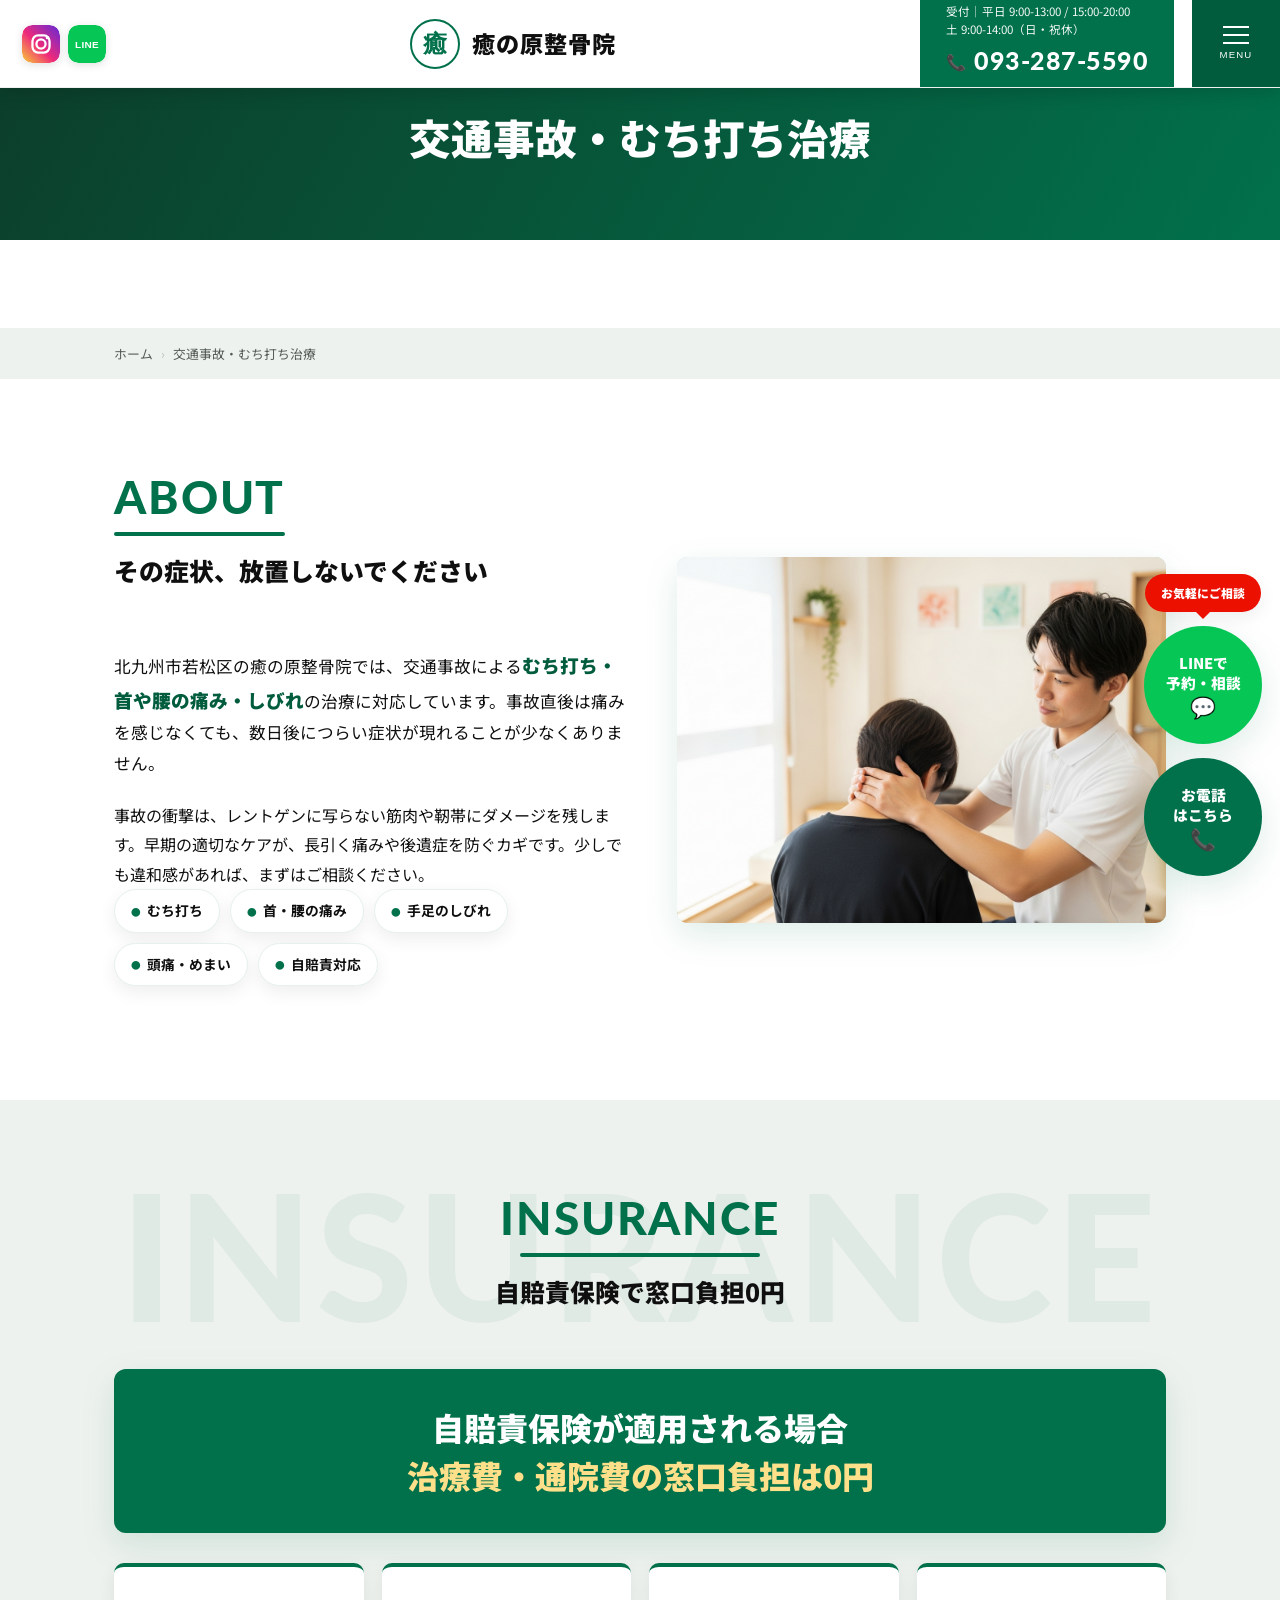
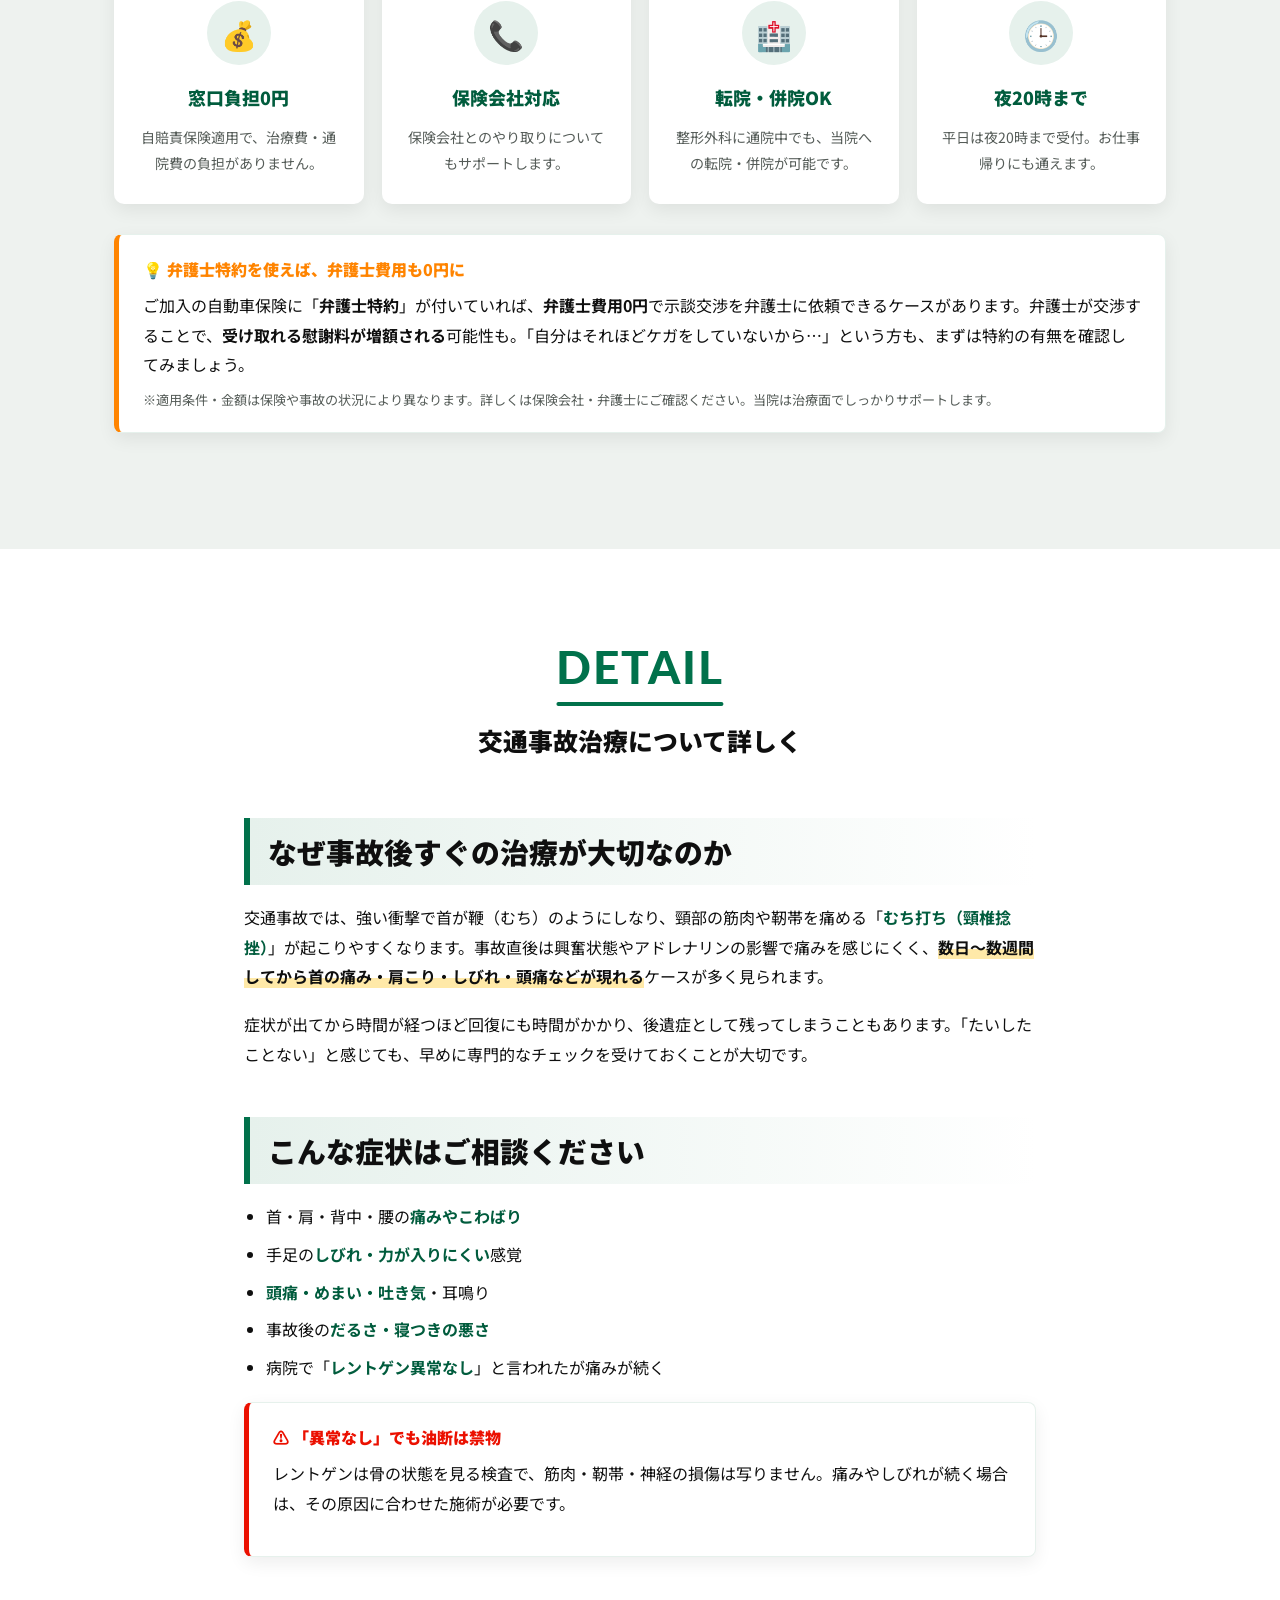
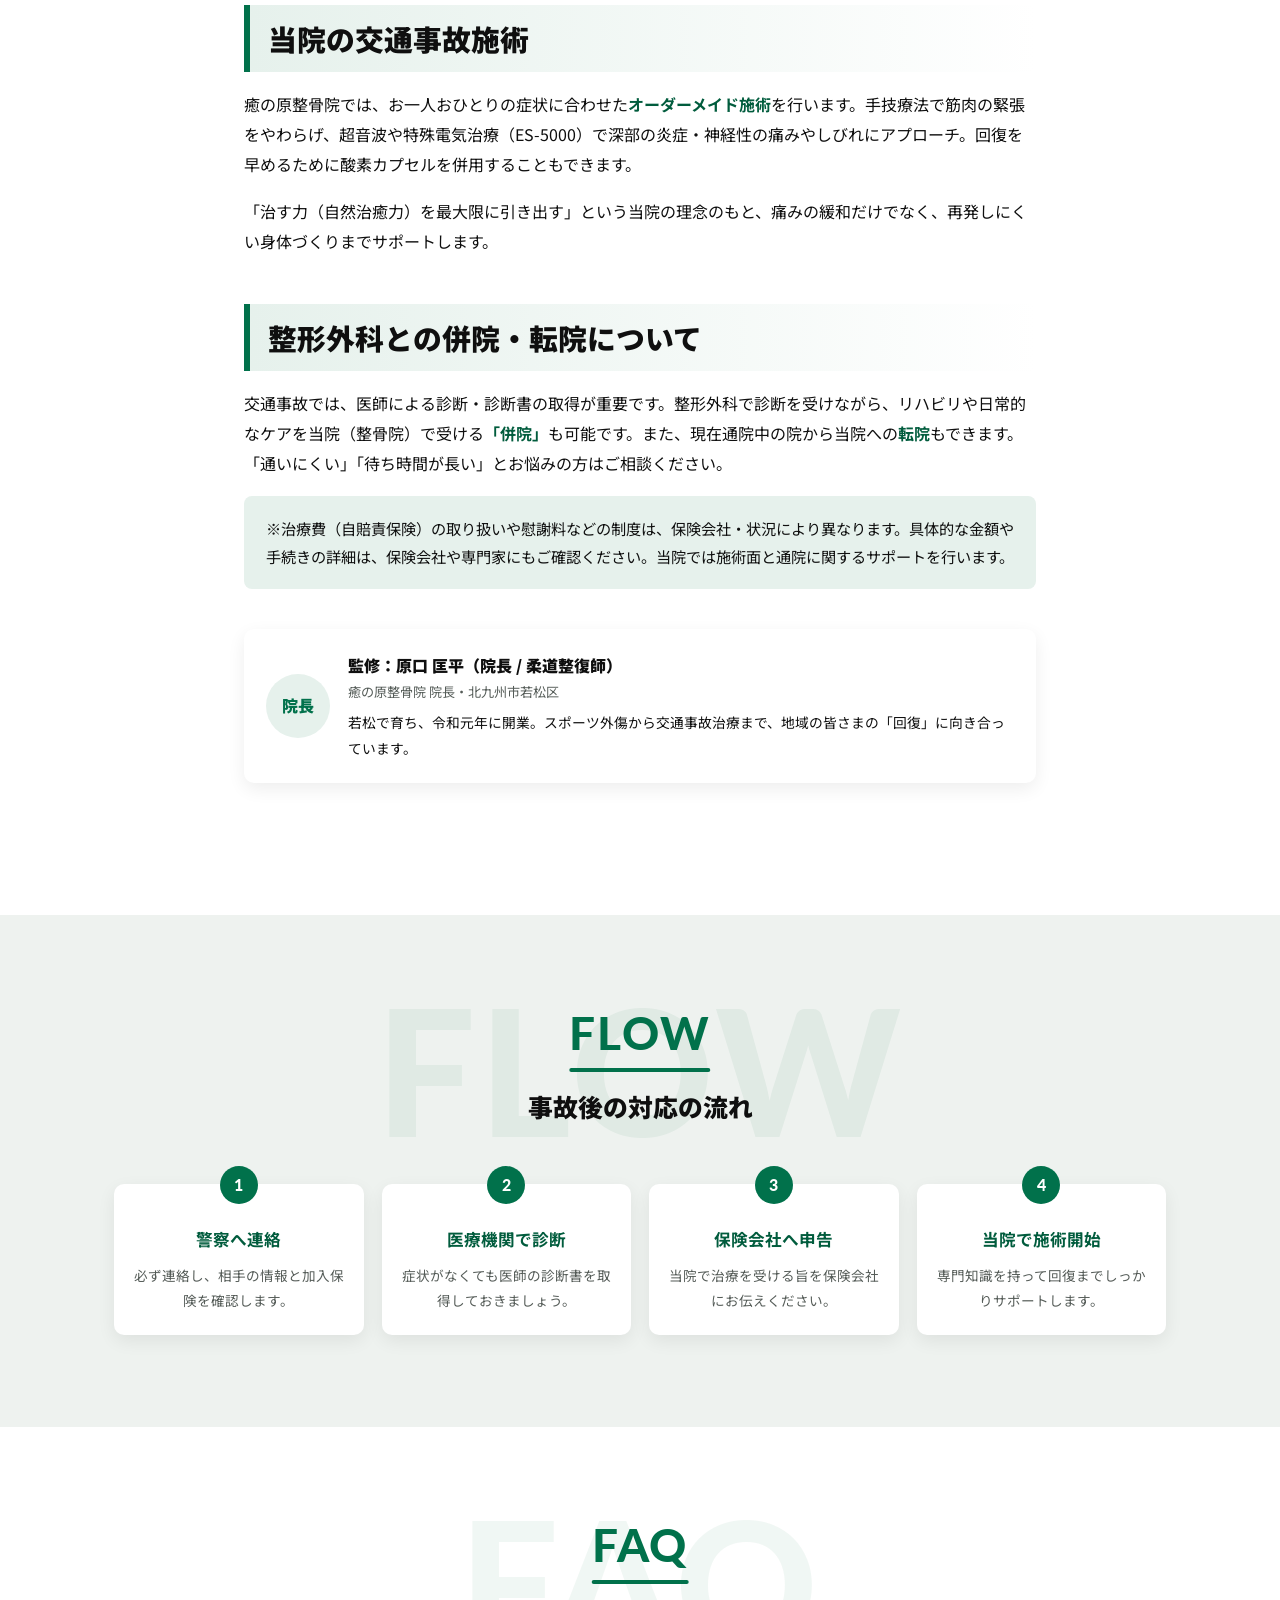
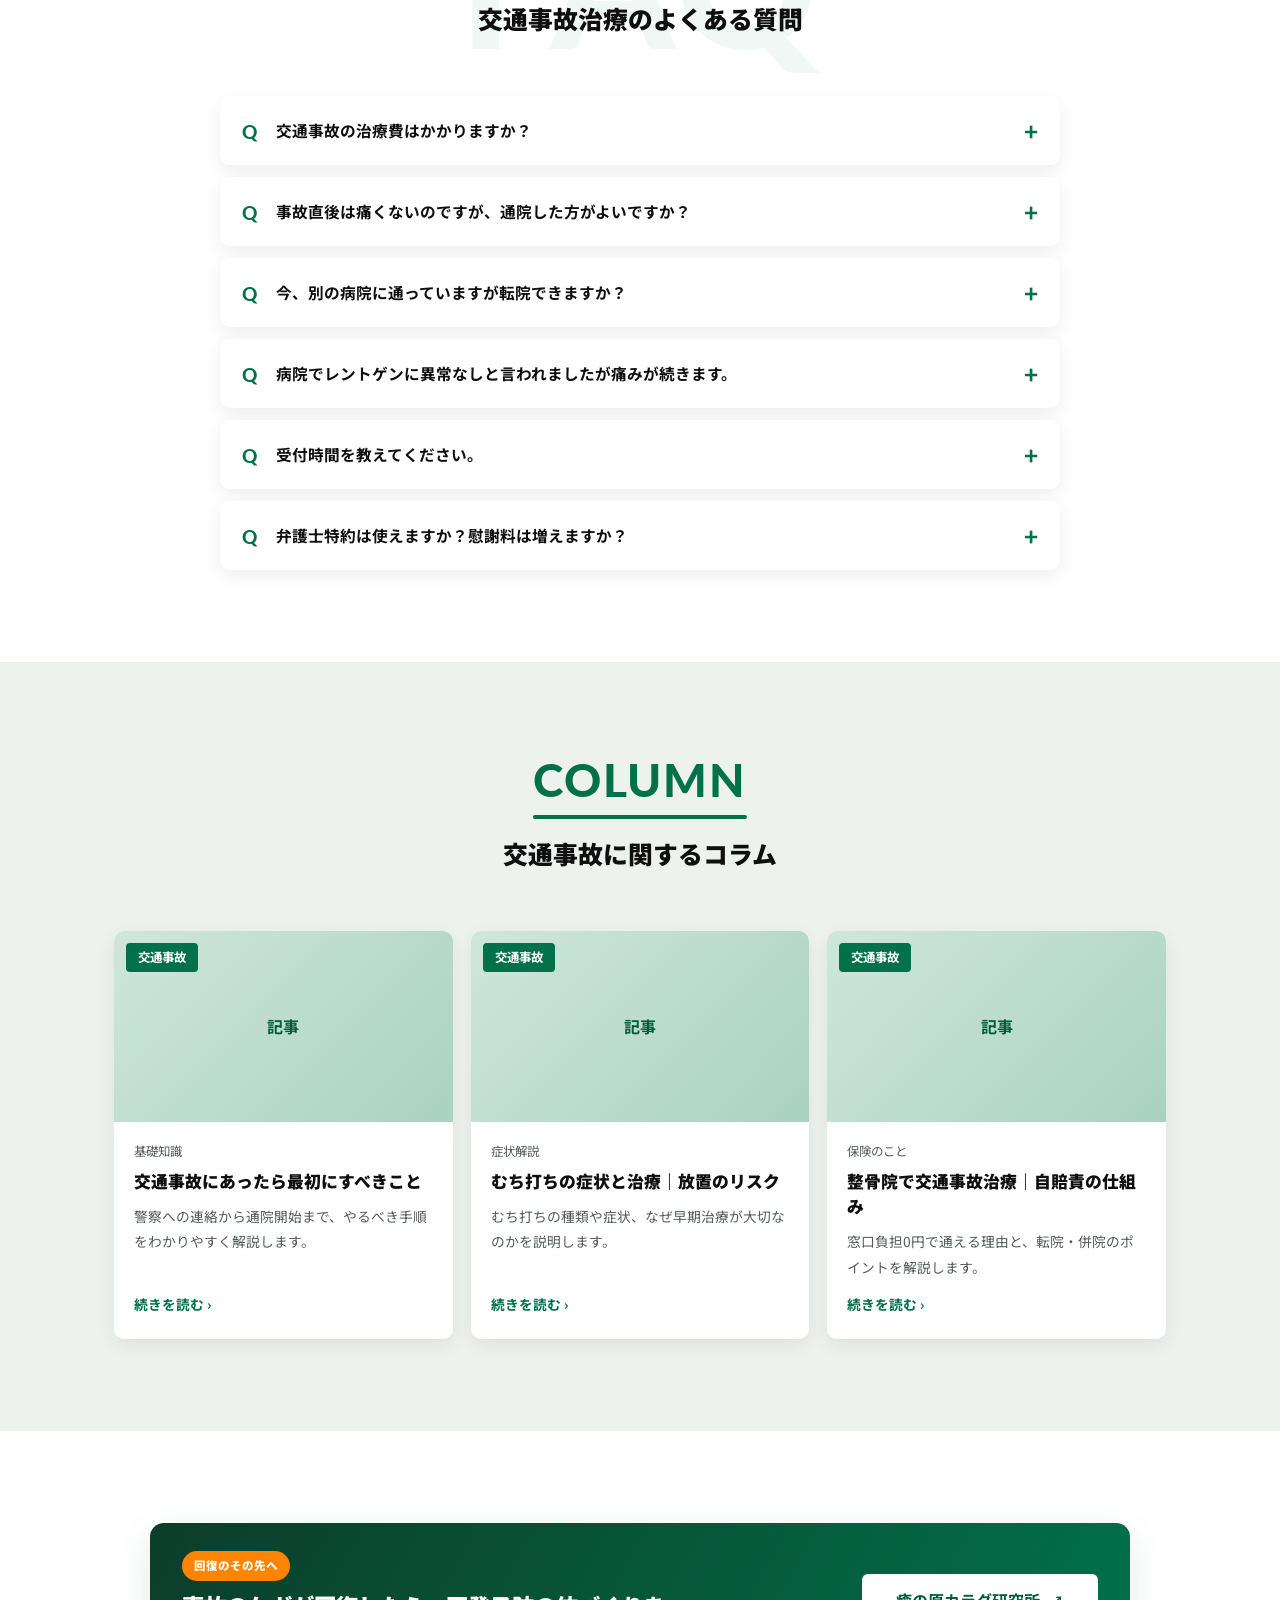
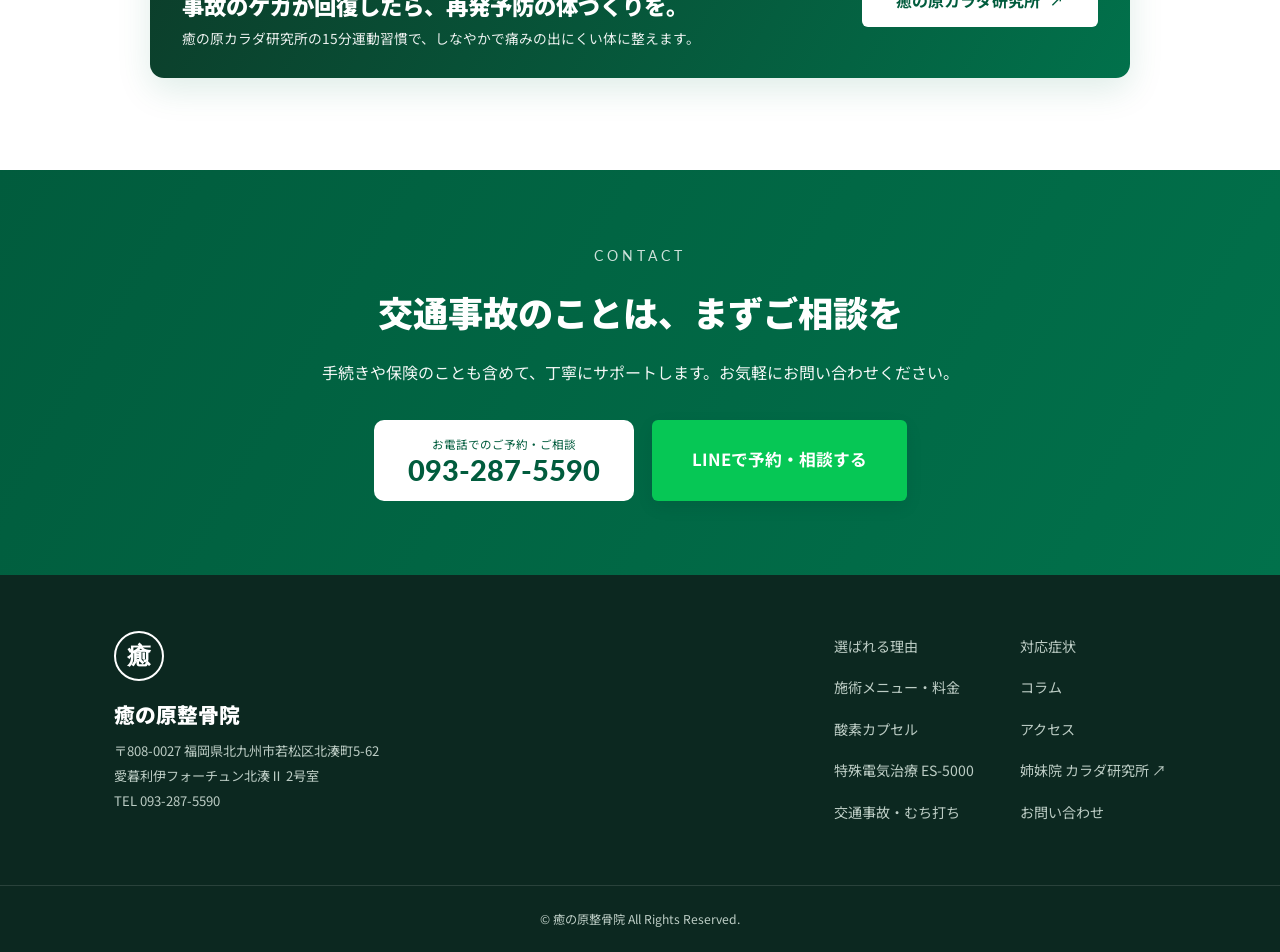
==== accident.html @ 22b60b27 "癒の原整骨院リニューアルサイト 初回コミット Co-Authored-By: Claude Opus 4.8 <noreply@anthropic.com>" ====
<!DOCTYPE html>
<html lang="ja">
<head>
<meta charset="UTF-8">
<meta name="viewport" content="width=device-width, initial-scale=1.0">
<title>交通事故・むち打ち治療｜癒の原整骨院｜北九州市若松区【自賠責0円】</title>
<meta name="description" content="北九州市若松区で交通事故治療なら癒の原整骨院。むち打ち・首の痛み・しびれに対応し、自賠責保険適用で窓口負担0円。保険会社対応・他院からの転院もサポート。若松駅から車で5分、夜20時まで受付。">
<meta name="keywords" content="交通事故治療 若松,交通事故 北九州,むち打ち 整骨院,自賠責 整骨院 北九州,交通事故 転院,癒の原整骨院">
<link rel="canonical" href="https://yunohara-seikotsuin.com/accident.html">
<meta property="og:type" content="article">
<meta property="og:title" content="交通事故・むち打ち治療｜癒の原整骨院（北九州市若松区）">
<meta property="og:description" content="自賠責保険適用なら窓口負担0円。むち打ち・しびれの後遺症を防ぐ専門ケア。保険会社対応もサポート。">
<meta property="og:url" content="https://yunohara-seikotsuin.com/accident.html">
<link rel="preconnect" href="https://fonts.googleapis.com">
<link rel="preconnect" href="https://fonts.gstatic.com" crossorigin>
<link href="https://fonts.googleapis.com/css2?family=Lato:wght@700;900&family=Noto+Sans+JP:wght@400;500;700;900&display=swap" rel="stylesheet">
<link rel="stylesheet" href="assets/css/style.css">

<!-- 構造化データ: パンくず -->
<script type="application/ld+json">
{"@context":"https://schema.org","@type":"BreadcrumbList","itemListElement":[
{"@type":"ListItem","position":1,"name":"ホーム","item":"https://yunohara-seikotsuin.com/"},
{"@type":"ListItem","position":2,"name":"交通事故・むち打ち治療","item":"https://yunohara-seikotsuin.com/accident.html"}]}
</script>
<!-- 構造化データ: FAQ -->
<script type="application/ld+json">
{"@context":"https://schema.org","@type":"FAQPage","mainEntity":[
{"@type":"Question","name":"交通事故の治療費はかかりますか？","acceptedAnswer":{"@type":"Answer","text":"自賠責保険が適用される場合、治療費・通院費の窓口負担は0円です。保険会社とのやり取りについても当院がサポートします。"}},
{"@type":"Question","name":"事故直後は痛くないのですが、通院した方がよいですか？","acceptedAnswer":{"@type":"Answer","text":"はい。むち打ちは事故から数日後に首の痛み・しびれ・頭痛などが現れることが多くあります。後遺症を防ぐため、早めの受診をおすすめします。"}},
{"@type":"Question","name":"今、別の病院に通っていますが転院できますか？","acceptedAnswer":{"@type":"Answer","text":"可能です。整形外科と併院しながら当院に通うこともできます。転院の手続きについてもご案内します。"}},
{"@type":"Question","name":"病院でレントゲンに異常なしと言われましたが痛みが続きます。","acceptedAnswer":{"@type":"Answer","text":"レントゲンに写らない筋肉や靭帯の損傷が痛みの原因になることがあります。当院では手技や物理療法でこうした症状にアプローチします。"}},
{"@type":"Question","name":"受付時間を教えてください。","acceptedAnswer":{"@type":"Answer","text":"平日9:00-13:00／15:00-20:00、土曜9:00-14:00です。日曜・祝日は休診。平日は夜20時まで受付なのでお仕事帰りにも通えます。"}},
{"@type":"Question","name":"弁護士特約は使えますか？慰謝料は増えますか？","acceptedAnswer":{"@type":"Answer","text":"ご加入の自動車保険に弁護士特約が付いていれば、弁護士費用0円で示談交渉を依頼できるケースがあります。弁護士の交渉により受け取れる慰謝料が増額される可能性もあります。適用や金額は状況により異なるため、保険会社や弁護士にご確認ください。当院は治療面でサポートします。"}}]}
</script>
</head>
<body>

<header class="site-header">
  <div class="header-inner">
    <div class="header-sns"><a href="#" aria-label="Instagram公式"><svg viewBox="0 0 40 40" width="38" height="38" aria-hidden="true"><defs><linearGradient id="igg" x1="0" y1="40" x2="40" y2="0" gradientUnits="userSpaceOnUse"><stop offset="0" stop-color="#f9ce34"/><stop offset=".45" stop-color="#ee2a7b"/><stop offset="1" stop-color="#6228d7"/></linearGradient></defs><rect width="40" height="40" rx="11" fill="url(#igg)"/><rect x="11" y="11" width="18" height="18" rx="6" fill="none" stroke="#fff" stroke-width="2.4"/><circle cx="20" cy="20" r="4.8" fill="none" stroke="#fff" stroke-width="2.4"/><circle cx="26.6" cy="13.4" r="1.7" fill="#fff"/></svg></a><a href="#" aria-label="LINE公式アカウント"><svg viewBox="0 0 40 40" width="38" height="38" aria-hidden="true"><rect width="40" height="40" rx="11" fill="#06c755"/><text x="20" y="21" text-anchor="middle" dominant-baseline="central" fill="#fff" font-family="Arial,Helvetica,sans-serif" font-weight="800" font-size="10.5" letter-spacing=".3">LINE</text></svg></a></div>
    <a href="index.html" class="logo"><span class="logo-mark">癒</span><span class="logo-text"><strong>癒の原整骨院</strong></span></a>
    <div class="header-info"><span class="recept">受付｜平日 9:00-13:00 / 15:00-20:00<br>土 9:00-14:00（日・祝休）</span><a href="tel:0932875590" class="tel">093-287-5590</a></div>
    <button class="hamburger" id="hamburger" aria-label="メニュー"><span class="bars"><span></span><span></span><span></span></span><small>MENU</small></button>
  </div>
</header>
<div class="drawer" id="drawer"><nav>
  <a href="index.html">ホーム<span class="en">HOME</span></a>
  <a href="index.html#reason">選ばれる理由<span class="en">REASON</span></a>
  <a href="menu.html">施術メニュー・料金<span class="en">MENU</span></a>
  <a href="oxygen.html">酸素カプセル<span class="en">OXYGEN CAPSULE</span></a>
  <a href="es5000.html">特殊電気治療 ES-5000<span class="en">ES-5000</span></a>
  <a href="accident.html">交通事故・むち打ち<span class="en">ACCIDENT</span></a>
  <a href="symptoms.html">対応症状<span class="en">SYMPTOMS</span></a>
  <a href="blog.html">コラム<span class="en">COLUMN</span></a>
  <a href="index.html#access">アクセス<span class="en">ACCESS</span></a>
  <a href="https://yunohara-karada-labo.com/" target="_blank" rel="noopener">姉妹院 カラダ研究所<span class="en">GROUP ↗</span></a>
  <a href="index.html#contact">予約・お問い合わせ<span class="en">CONTACT</span></a>
</nav></div>

<section class="page-hero has-bread" style="margin-top:0">
  <span class="en">TRAFFIC ACCIDENT</span>
  <h1>交通事故・むち打ち治療</h1>
</section>
<div class="breadcrumb"><div class="container"><a href="index.html">ホーム</a><span>›</span>交通事故・むち打ち治療</div></div>

<!-- 導入 -->
<section class="section">
  <div class="container split rev">
    <div class="split-media"><img src="assets/img/accident.jpg" alt="交通事故・むち打ち治療の様子"></div>
    <div>
      <div class="sec-head left"><span class="en">ABOUT</span><span class="ja">その症状、放置しないでください</span></div>
      <p class="lead">北九州市若松区の癒の原整骨院では、交通事故による<span class="hl">むち打ち・首や腰の痛み・しびれ</span>の治療に対応しています。事故直後は痛みを感じなくても、数日後につらい症状が現れることが少なくありません。</p>
      <p>事故の衝撃は、レントゲンに写らない筋肉や靭帯にダメージを残します。早期の適切なケアが、長引く痛みや後遺症を防ぐカギです。少しでも違和感があれば、まずはご相談ください。</p>
      <ul class="chip-list"><li>むち打ち</li><li>首・腰の痛み</li><li>手足のしびれ</li><li>頭痛・めまい</li><li>自賠責対応</li></ul>
    </div>
  </div>
</section>

<!-- 自賠責 強調 -->
<section class="section section-soft">
  <div class="container">
    <div class="sec-head"><span class="sec-wm">INSURANCE</span><span class="en">INSURANCE</span><span class="ja">自賠責保険で窓口負担0円</span></div>
    <div style="background:var(--green);color:#fff;border-radius:12px;padding:34px;text-align:center;box-shadow:var(--shadow);margin-bottom:30px">
      <p style="font-size:clamp(1.3rem,4vw,2rem);font-weight:900;line-height:1.5">自賠責保険が適用される場合<br><span style="color:#ffe08a">治療費・通院費の窓口負担は0円</span></p>
    </div>
    <div class="feature-grid">
      <article class="feature"><div class="ico">💰</div><h3>窓口負担0円</h3><p>自賠責保険適用で、治療費・通院費の負担がありません。</p></article>
      <article class="feature"><div class="ico">📞</div><h3>保険会社対応</h3><p>保険会社とのやり取りについてもサポートします。</p></article>
      <article class="feature"><div class="ico">🏥</div><h3>転院・併院OK</h3><p>整形外科に通院中でも、当院への転院・併院が可能です。</p></article>
      <article class="feature"><div class="ico">🕒</div><h3>夜20時まで</h3><p>平日は夜20時まで受付。お仕事帰りにも通えます。</p></article>
    </div>
    <div class="callout" style="border-left-color:var(--orange);margin-top:30px">
      <p class="ttl" style="color:var(--orange)">💡 弁護士特約を使えば、弁護士費用も0円に</p>
      <p>ご加入の自動車保険に「<strong>弁護士特約</strong>」が付いていれば、<strong>弁護士費用0円</strong>で示談交渉を弁護士に依頼できるケースがあります。弁護士が交渉することで、<strong>受け取れる慰謝料が増額される</strong>可能性も。「自分はそれほどケガをしていないから…」という方も、まずは特約の有無を確認してみましょう。</p>
      <p class="note" style="margin-top:8px">※適用条件・金額は保険や事故の状況により異なります。詳しくは保険会社・弁護士にご確認ください。当院は治療面でしっかりサポートします。</p>
    </div>
  </div>
</section>

<!-- 詳しい解説（SEO本文） -->
<section class="section">
  <div class="container rich">
    <div class="sec-head"><span class="en">DETAIL</span><span class="ja">交通事故治療について詳しく</span></div>

    <h2>なぜ事故後すぐの治療が大切なのか</h2>
    <p>交通事故では、強い衝撃で首が鞭（むち）のようにしなり、頸部の筋肉や靭帯を痛める「<strong>むち打ち（頸椎捻挫）</strong>」が起こりやすくなります。事故直後は興奮状態やアドレナリンの影響で痛みを感じにくく、<span class="marker">数日〜数週間してから首の痛み・肩こり・しびれ・頭痛などが現れる</span>ケースが多く見られます。</p>
    <p>症状が出てから時間が経つほど回復にも時間がかかり、後遺症として残ってしまうこともあります。「たいしたことない」と感じても、早めに専門的なチェックを受けておくことが大切です。</p>

    <h2>こんな症状はご相談ください</h2>
    <ul>
      <li>首・肩・背中・腰の<strong>痛みやこわばり</strong></li>
      <li>手足の<strong>しびれ・力が入りにくい</strong>感覚</li>
      <li><strong>頭痛・めまい・吐き気</strong>・耳鳴り</li>
      <li>事故後の<strong>だるさ・寝つきの悪さ</strong></li>
      <li>病院で「<strong>レントゲン異常なし</strong>」と言われたが痛みが続く</li>
    </ul>
    <div class="callout warn">
      <p class="ttl">⚠ 「異常なし」でも油断は禁物</p>
      <p>レントゲンは骨の状態を見る検査で、筋肉・靭帯・神経の損傷は写りません。痛みやしびれが続く場合は、その原因に合わせた施術が必要です。</p>
    </div>

    <h2>当院の交通事故施術</h2>
    <p>癒の原整骨院では、お一人おひとりの症状に合わせた<strong>オーダーメイド施術</strong>を行います。手技療法で筋肉の緊張をやわらげ、超音波や特殊電気治療（ES-5000）で深部の炎症・神経性の痛みやしびれにアプローチ。回復を早めるために<a href="oxygen.html">酸素カプセル</a>を併用することもできます。</p>
    <p>「治す力（自然治癒力）を最大限に引き出す」という当院の理念のもと、痛みの緩和だけでなく、再発しにくい身体づくりまでサポートします。</p>

    <h2>整形外科との併院・転院について</h2>
    <p>交通事故では、医師による診断・診断書の取得が重要です。整形外科で診断を受けながら、リハビリや日常的なケアを当院（整骨院）で受ける<strong>「併院」</strong>も可能です。また、現在通院中の院から当院への<strong>転院</strong>もできます。「通いにくい」「待ち時間が長い」とお悩みの方はご相談ください。</p>
    <blockquote>※治療費（自賠責保険）の取り扱いや慰謝料などの制度は、保険会社・状況により異なります。具体的な金額や手続きの詳細は、保険会社や専門家にもご確認ください。当院では施術面と通院に関するサポートを行います。</blockquote>

    <!-- 監修者（E-E-A-T） -->
    <div class="author">
      <div class="av">院長</div>
      <div>
        <div class="name">監修：原口 匡平（院長 / 柔道整復師）</div>
        <div class="role">癒の原整骨院 院長・北九州市若松区</div>
        <p>若松で育ち、令和元年に開業。スポーツ外傷から交通事故治療まで、地域の皆さまの「回復」に向き合っています。</p>
      </div>
    </div>
  </div>
</section>

<!-- 流れ -->
<section class="section section-soft">
  <div class="container">
    <div class="sec-head"><span class="sec-wm">FLOW</span><span class="en">FLOW</span><span class="ja">事故後の対応の流れ</span></div>
    <div class="flow">
      <div class="flow-step"><span class="num">1</span><h4>警察へ連絡</h4><p>必ず連絡し、相手の情報と加入保険を確認します。</p></div>
      <div class="flow-step"><span class="num">2</span><h4>医療機関で診断</h4><p>症状がなくても医師の診断書を取得しておきましょう。</p></div>
      <div class="flow-step"><span class="num">3</span><h4>保険会社へ申告</h4><p>当院で治療を受ける旨を保険会社にお伝えください。</p></div>
      <div class="flow-step"><span class="num">4</span><h4>当院で施術開始</h4><p>専門知識を持って回復までしっかりサポートします。</p></div>
    </div>
  </div>
</section>

<!-- FAQ -->
<section class="section">
  <div class="container">
    <div class="sec-head"><span class="sec-wm">FAQ</span><span class="en">FAQ</span><span class="ja">交通事故治療のよくある質問</span></div>
    <div class="faq-list">
      <details><summary>交通事故の治療費はかかりますか？</summary><p>自賠責保険が適用される場合、治療費・通院費の窓口負担は0円です。保険会社とのやり取りについても当院がサポートします。</p></details>
      <details><summary>事故直後は痛くないのですが、通院した方がよいですか？</summary><p>はい。むち打ちは事故から数日後に首の痛み・しびれ・頭痛などが現れることが多くあります。後遺症を防ぐため、早めの受診をおすすめします。</p></details>
      <details><summary>今、別の病院に通っていますが転院できますか？</summary><p>可能です。整形外科と併院しながら当院に通うこともできます。転院の手続きについてもご案内します。</p></details>
      <details><summary>病院でレントゲンに異常なしと言われましたが痛みが続きます。</summary><p>レントゲンに写らない筋肉や靭帯の損傷が痛みの原因になることがあります。当院では手技や物理療法でこうした症状にアプローチします。</p></details>
      <details><summary>受付時間を教えてください。</summary><p>平日9:00-13:00／15:00-20:00、土曜9:00-14:00です。日曜・祝日は休診。平日は夜20時まで受付なのでお仕事帰りにも通えます。</p></details>
      <details><summary>弁護士特約は使えますか？慰謝料は増えますか？</summary><p>ご加入の自動車保険に弁護士特約が付いていれば、弁護士費用0円で示談交渉を依頼できるケースがあります。弁護士の交渉により受け取れる慰謝料が増額される可能性もあります。適用や金額は状況により異なるため、保険会社・弁護士にご確認ください。当院は治療面でサポートします。</p></details>
    </div>
  </div>
</section>

<!-- 関連コラム -->
<section class="section section-soft">
  <div class="container">
    <div class="sec-head"><span class="en">COLUMN</span><span class="ja">交通事故に関するコラム</span></div>
    <div class="related-grid">
      <a class="blog-card" href="blog-jiko-taiou.html"><div class="ph"><span class="tag">交通事故</span>記事</div><div class="bd"><div class="date">基礎知識</div><h3>交通事故にあったら最初にすべきこと</h3><p>警察への連絡から通院開始まで、やるべき手順をわかりやすく解説します。</p><span class="more">続きを読む ›</span></div></a>
      <a class="blog-card" href="blog-muchiuchi.html"><div class="ph"><span class="tag">交通事故</span>記事</div><div class="bd"><div class="date">症状解説</div><h3>むち打ちの症状と治療｜放置のリスク</h3><p>むち打ちの種類や症状、なぜ早期治療が大切なのかを説明します。</p><span class="more">続きを読む ›</span></div></a>
      <a class="blog-card" href="blog-jibaiseki.html"><div class="ph"><span class="tag">交通事故</span>記事</div><div class="bd"><div class="date">保険のこと</div><h3>整骨院で交通事故治療｜自賠責の仕組み</h3><p>窓口負担0円で通える理由と、転院・併院のポイントを解説します。</p><span class="more">続きを読む ›</span></div></a>
    </div>
  </div>
</section>

<!-- 姉妹院 小バナー -->
<section class="section">
  <div class="container">
    <div class="group-mini">
      <div class="mini-txt">
        <span class="mini-label">回復のその先へ</span>
        <h3>事故のケガが回復したら、再発予防の体づくりを。</h3>
        <p>癒の原カラダ研究所の15分運動習慣で、しなやかで痛みの出にくい体に整えます。</p>
      </div>
      <a href="https://yunohara-karada-labo.com/" target="_blank" rel="noopener" class="btn btn-green ext">癒の原カラダ研究所</a>
    </div>
  </div>
</section>

<!-- CTA -->
<section class="cta-band" id="contact">
  <div class="container">
    <span class="en">CONTACT</span>
    <h2>交通事故のことは、まずご相談を</h2>
    <p>手続きや保険のことも含めて、丁寧にサポートします。お気軽にお問い合わせください。</p>
    <div class="cta-band-btns">
      <a href="tel:0932875590" class="cta-tel"><small>お電話でのご予約・ご相談</small><strong>093-287-5590</strong></a>
      <a href="#" class="btn btn-line btn-lg">LINEで予約・相談する</a>
    </div>
  </div>
</section>

<footer class="site-footer">
  <div class="container footer-inner">
    <div class="footer-brand"><span class="logo-mark">癒</span><strong>癒の原整骨院</strong><small>〒808-0027 福岡県北九州市若松区北湊町5-62<br>愛暮利伊フォーチュン北湊Ⅱ 2号室<br>TEL 093-287-5590</small></div>
    <ul class="footer-nav">
      <li><a href="index.html#reason">選ばれる理由</a></li>
      <li><a href="menu.html">施術メニュー・料金</a></li>
      <li><a href="oxygen.html">酸素カプセル</a></li>
      <li><a href="es5000.html">特殊電気治療 ES-5000</a></li>
      <li><a href="accident.html">交通事故・むち打ち</a></li>
      <li><a href="symptoms.html">対応症状</a></li>
      <li><a href="blog.html">コラム</a></li>
      <li><a href="index.html#access">アクセス</a></li>
      <li><a href="https://yunohara-karada-labo.com/" target="_blank" rel="noopener">姉妹院 カラダ研究所 ↗</a></li>
      <li><a href="index.html#contact">お問い合わせ</a></li>
    </ul>
  </div>
  <p class="copyright">&copy; 癒の原整骨院 All Rights Reserved.</p>
</footer>

<div class="float-cta">
  <span class="badge">お気軽にご相談</span>
  <a href="#contact" class="fbtn fbtn-line">LINEで<br>予約・相談<small>💬</small></a>
  <a href="tel:0932875590" class="fbtn fbtn-tel">お電話<br>はこちら<small>📞</small></a>
</div>
<div class="mobile-cta">
  <a href="tel:0932875590" class="m-tel"><span>📞</span>電話</a>
  <a href="#contact" class="m-line"><span>💬</span>LINE予約</a>
  <a href="#contact" class="m-form"><span>✉</span>相談</a>
</div>
<script src="assets/js/main.js"></script>
</body>
</html>
---- assets/css/style.css ----
/* =========================================================
   癒の原整骨院 リニューアル
   デザイン基準: 姉妹院サイト「癒の原カラダ研究所」に統一
   Main #01714b / Ink #0f0f0f / Lato(英) + Noto Sans JP(和)
   ========================================================= */
:root{
  --green:#01714b;
  --green-d:#015c3d;
  --green-l:#e6f1ec;
  --ink:#0f0f0f;
  --ink-soft:#555c58;
  --line:#06c755;
  --orange:#ff8400;
  --red:#eb1000;
  --bg:#ffffff;
  --bg-soft:#eef2ef;
  --radius:10px;
  --shadow:0 12px 34px rgba(1,113,75,.13);
  --shadow-sm:0 6px 18px rgba(0,0,0,.07);
  --maxw:1100px;
  --header-h:88px;
}
*{box-sizing:border-box;margin:0;padding:0}
html{scroll-behavior:smooth;scroll-padding-top:96px}
body{
  font-family:"Noto Sans JP","Hiragino Kaku Gothic ProN","Hiragino Sans",Meiryo,sans-serif;
  color:var(--ink);background:var(--bg);line-height:1.85;
  -webkit-font-smoothing:antialiased;
}
html{overflow-x:clip}
img{max-width:100%;display:block}
a{color:inherit;text-decoration:none}
.container{max-width:var(--maxw);margin:0 auto;padding:0 24px}
.section{padding:92px 0;position:relative;overflow:hidden}
.section-soft{background:var(--bg-soft)}
.sp-only{display:none}
.en{font-family:"Lato",sans-serif}

/* ===== セクション見出し（英大見出し＋緑下線＋和サブ＋ゴースト英字） ===== */
.sec-head{text-align:center;margin-bottom:54px;position:relative}
.sec-head .en{display:inline-block;font-weight:900;color:var(--green);
  font-size:clamp(2rem,5vw,2.9rem);letter-spacing:.04em;line-height:1.1;
  padding-bottom:14px;position:relative;z-index:2}
.sec-head .en::after{content:"";position:absolute;left:50%;bottom:0;transform:translateX(-50%);
  width:100%;max-width:240px;height:4px;background:var(--green);border-radius:2px}
.sec-head .ja{display:block;font-weight:900;font-size:clamp(1.15rem,3vw,1.55rem);
  margin-top:12px;position:relative;z-index:2}
.sec-head.left{text-align:left}
.sec-head.left .en::after{left:0;transform:none}
.sec-wm{position:absolute;left:50%;top:50%;transform:translate(-50%,-50%);
  font-family:"Lato",sans-serif;font-weight:900;white-space:nowrap;
  font-size:clamp(4rem,15vw,11rem);color:rgba(1,113,75,.06);z-index:1;pointer-events:none;letter-spacing:.02em}

/* ===== ボタン ===== */
.btn{display:inline-flex;align-items:center;justify-content:center;gap:10px;font-weight:700;
  border-radius:6px;transition:.25s;cursor:pointer;line-height:1.3;text-align:center}
.btn-green{background:var(--green);color:#fff;padding:16px 34px}
.btn-green:hover{background:var(--green-d);transform:translateY(-2px)}
.btn-line{background:var(--line);color:#fff;padding:16px 34px}
.btn-line:hover{filter:brightness(.94);transform:translateY(-2px)}
.btn-orange{background:var(--orange);color:#fff;padding:16px 34px}
.btn-orange:hover{filter:brightness(.95);transform:translateY(-2px)}
.btn-lg{font-size:1.05rem;padding:18px 40px;box-shadow:var(--shadow-sm)}
.btn-ghost{background:#fff;color:var(--green);border:2px solid var(--green);padding:14px 30px}
.btn-ghost:hover{background:var(--green-l)}

/* ===== ヘッダー（中央ロゴ＋右に受付情報・電話・MENU） ===== */
.site-header{position:fixed;inset:0 0 auto 0;z-index:200;background:#fff;
  box-shadow:0 4px 18px rgba(0,0,0,.16);border-bottom:1px solid rgba(0,0,0,.06);
  height:var(--header-h);display:flex;align-items:stretch}
.header-inner{width:100%;display:flex;align-items:center;padding-left:22px;gap:18px}
.header-sns{display:flex;gap:8px}
.header-sns a{width:38px;height:38px;border-radius:10px;display:grid;place-items:center;
  transition:.2s;overflow:hidden;box-shadow:0 2px 8px rgba(0,0,0,.12)}
.header-sns a svg{display:block;width:38px;height:38px}
.header-sns a:hover{transform:translateY(-2px)}
.logo{display:flex;align-items:center;gap:12px;margin:0 auto}
.logo-mark{width:50px;height:50px;border-radius:50%;border:2.5px solid var(--green);
  display:grid;place-items:center;color:var(--green);font-family:"Lato";font-weight:900;font-size:1.5rem;flex-shrink:0}
.logo-text strong{display:block;font-weight:900;font-size:1.45rem;letter-spacing:.04em;line-height:1.1}
.logo-text small{font-size:.66rem;color:var(--ink-soft);letter-spacing:.18em}
.header-info{align-self:stretch;background:var(--green);color:#fff;display:flex;flex-direction:column;
  justify-content:center;padding:0 26px;text-align:left}
.header-info .recept{font-size:.72rem;line-height:1.55;opacity:.95}
.header-info .tel{font-family:"Lato";font-weight:900;font-size:1.55rem;display:flex;align-items:center;gap:8px;letter-spacing:.02em}
.header-info .tel::before{content:"📞";font-size:1rem}
.hamburger{align-self:stretch;width:var(--header-h);background:var(--green-d);border:0;color:#fff;
  cursor:pointer;display:flex;flex-direction:column;align-items:center;justify-content:center;gap:5px;flex-shrink:0}
.hamburger .bars{display:block;position:relative;width:26px;height:18px}
.hamburger .bars span{position:absolute;left:0;width:100%;height:2px;background:#fff;transition:.3s}
.hamburger .bars span:nth-child(1){top:0}
.hamburger .bars span:nth-child(2){top:8px}
.hamburger .bars span:nth-child(3){top:16px}
.hamburger small{font-size:.6rem;letter-spacing:.12em;line-height:1.2}
.hamburger.open .bars span:nth-child(1){top:8px;transform:rotate(45deg)}
.hamburger.open .bars span:nth-child(2){opacity:0}
.hamburger.open .bars span:nth-child(3){top:8px;transform:rotate(-45deg)}

/* スライドメニュー */
.drawer{position:fixed;inset:0;z-index:190;background:rgba(1,92,61,.97);
  display:flex;align-items:center;justify-content:center;opacity:0;visibility:hidden;transition:.35s}
.drawer.open{opacity:1;visibility:visible}
.drawer nav{text-align:center}
.drawer a{display:block;color:#fff;font-weight:700;font-size:1.25rem;padding:14px 40px;position:relative}
.drawer a .en{display:block;font-size:.7rem;color:rgba(255,255,255,.6);letter-spacing:.2em;margin-top:2px}
.drawer a:hover{color:var(--line)}

/* ===== ヒーロー ===== */
.hero{position:relative;min-height:88vh;display:flex;align-items:center;
  margin-top:var(--header-h);background:linear-gradient(120deg,#0c3d2a 0%,#01714b 70%);overflow:hidden}
.hero::before{content:"";position:absolute;inset:0;
  background:url("../img/hero.jpg") center/cover no-repeat;opacity:.34;mix-blend-mode:luminosity}
.hero::after{content:"";position:absolute;inset:0;background:linear-gradient(90deg,rgba(1,60,40,.75),rgba(1,113,75,.25))}
.hero-inner{position:relative;z-index:2;max-width:var(--maxw);margin:0 auto;padding:60px 24px;color:#fff;width:100%}
.hero-eyebrow{display:inline-block;background:#fff;color:var(--green);font-weight:900;font-size:.8rem;
  padding:6px 18px;border-radius:999px;margin-bottom:24px;letter-spacing:.04em}
.hero h1{font-weight:900;font-size:clamp(2.2rem,6vw,4rem);line-height:1.3;margin-bottom:22px;letter-spacing:.02em}
.hero h1 .mark{color:#ffe08a}
.hero h1 .mark2{position:relative;display:inline-block}
.hero h1 .mark2::after{content:"";position:absolute;left:-2px;right:-2px;bottom:6px;height:14px;background:rgba(6,199,85,.55);z-index:-1}
.hero-sub{font-size:clamp(1rem,2.7vw,1.35rem);font-weight:900;color:#ffe08a;margin-bottom:20px;letter-spacing:.03em}
.hero-lead{font-size:clamp(.98rem,2.4vw,1.18rem);margin-bottom:34px;max-width:640px;line-height:1.95}
.hero-points{list-style:none;display:flex;flex-wrap:wrap;gap:12px;margin-bottom:38px}
.hero-points li{background:rgba(255,255,255,.14);border:1px solid rgba(255,255,255,.4);
  border-radius:999px;padding:9px 20px;font-size:.92rem;font-weight:700;backdrop-filter:blur(4px)}
.hero-points li b{color:#ffe08a}
.hero-cta{display:flex;flex-wrap:wrap;gap:16px}

/* ===== お悩み ===== */
.worry-list{list-style:none;display:grid;grid-template-columns:repeat(3,1fr);gap:16px;margin-bottom:40px}
.worry-list li{background:#fff;border:1px solid #e0e6e2;border-radius:var(--radius);padding:22px 20px;
  font-size:.96rem;font-weight:500;box-shadow:var(--shadow-sm);position:relative;padding-left:50px}
.worry-list li::before{content:"";position:absolute;left:18px;top:24px;width:18px;height:18px;border-radius:50%;
  background:var(--green) url("data:image/svg+xml;utf8,<svg xmlns='http://www.w3.org/2000/svg' viewBox='0 0 24 24' fill='white'><path d='M9 16.2l-3.5-3.5L4 14.2 9 19.2 20 8.2l-1.5-1.5z'/></svg>") center/12px no-repeat}
.worry-list strong{color:var(--green-d)}
.worry-catch{text-align:center;font-weight:900;font-size:clamp(1.2rem,3.6vw,1.8rem);line-height:1.6}
.worry-catch span{color:var(--green);border-bottom:4px solid var(--orange);padding-bottom:2px}

/* ===== 選ばれる理由 / 特徴カード ===== */
.feature-grid{display:grid;grid-template-columns:repeat(4,1fr);gap:18px}
.feature{background:#fff;border-radius:var(--radius);padding:34px 22px 28px;text-align:center;
  box-shadow:var(--shadow-sm);transition:.25s;border-top:4px solid var(--green)}
.feature:hover{transform:translateY(-5px);box-shadow:var(--shadow)}
.feature .ico{width:64px;height:64px;margin:0 auto 16px;border-radius:50%;background:var(--green-l);
  display:grid;place-items:center;font-size:1.8rem}
.feature h3{font-weight:900;font-size:1.12rem;margin-bottom:10px;color:var(--green-d)}
.feature p{font-size:.88rem;color:var(--ink-soft)}

/* ===== RECOMMEND チェックリスト ===== */
.reco-list{list-style:none;max-width:780px;margin:0 auto;display:flex;flex-direction:column;gap:6px}
.reco-list li{display:flex;align-items:flex-start;gap:14px;padding:18px 4px;border-bottom:1px dashed #c9d4ce;font-size:1.02rem}
.reco-list li::before{content:"";flex-shrink:0;margin-top:5px;width:22px;height:22px;border-radius:50%;
  background:var(--green) url("data:image/svg+xml;utf8,<svg xmlns='http://www.w3.org/2000/svg' viewBox='0 0 24 24' fill='white'><path d='M9 16.2l-3.5-3.5L4 14.2 9 19.2 20 8.2l-1.5-1.5z'/></svg>") center/14px no-repeat}
.reco-list .sep{color:var(--green);font-weight:900;margin:0 6px}
.reco-list b{color:var(--green-d);font-weight:900}

/* ===== メニュー ===== */
.menu-cat{font-weight:900;font-size:1.3rem;margin:44px 0 18px;padding-left:16px;border-left:6px solid var(--green)}
.menu-cards{display:grid;grid-template-columns:repeat(4,1fr);gap:16px}
.menu-card{background:#fff;border-radius:var(--radius);padding:24px 20px;box-shadow:var(--shadow-sm);border-top:3px solid var(--green-l)}
.menu-card h4{font-size:1.02rem;color:var(--green-d);margin-bottom:8px;font-weight:900}
.menu-card p{font-size:.85rem;color:var(--ink-soft)}
.price-table{width:100%;border-collapse:collapse;background:#fff;border-radius:var(--radius);overflow:hidden;box-shadow:var(--shadow-sm)}
.price-table th,.price-table td{padding:17px 22px;text-align:left;border-bottom:1px solid #e7ece9;font-size:.94rem}
.price-table th{background:var(--green);color:#fff;width:36%;font-weight:700;white-space:nowrap;vertical-align:top}
.price-table tr:last-child th,.price-table tr:last-child td{border-bottom:0}
.price-table .yen{color:var(--green-d);font-weight:900}
.note{font-size:.82rem;color:var(--ink-soft);margin-top:14px}
.menu-price-box{margin-top:16px;background:var(--green-l);border-radius:var(--radius);padding:16px 20px;font-size:.92rem;font-weight:500}

/* ===== 画像＋テキスト 2カラム ===== */
.split{display:grid;grid-template-columns:1fr 1.05fr;gap:50px;align-items:center}
.split.rev{grid-template-columns:1.05fr 1fr}
.split.rev .split-media{order:2}
.split-media{aspect-ratio:4/3;border-radius:var(--radius);overflow:hidden;box-shadow:var(--shadow);
  background:linear-gradient(135deg,#cfe6db,#a9d2c1);display:grid;place-items:center;color:var(--green-d);font-weight:700}
.split-media img{width:100%;height:100%;object-fit:cover}
.lead{font-size:1.04rem;margin-bottom:22px}
.lead .hl{color:var(--green-d);font-weight:900;font-size:1.12em}
.chip-list{list-style:none;display:flex;flex-wrap:wrap;gap:10px;margin-bottom:22px}
.chip-list li{background:#fff;border:1px solid var(--green-l);border-radius:999px;padding:8px 16px;font-size:.86rem;font-weight:700;box-shadow:var(--shadow-sm)}
.chip-list li::before{content:"●";color:var(--green);margin-right:6px;font-size:.7em;vertical-align:middle}

/* ===== フロー（手順） ===== */
.flow{display:grid;grid-template-columns:repeat(4,1fr);gap:18px}
.flow-step{background:#fff;border-radius:var(--radius);padding:30px 18px 22px;text-align:center;position:relative;box-shadow:var(--shadow-sm)}
.flow-step .num{position:absolute;top:-18px;left:50%;transform:translateX(-50%);width:38px;height:38px;border-radius:50%;
  background:var(--green);color:#fff;display:grid;place-items:center;font-family:"Lato";font-weight:900}
.flow-step h4{font-size:1.04rem;margin:10px 0 8px;color:var(--green-d)}
.flow-step p{font-size:.85rem;color:var(--ink-soft)}

/* ===== 症状グリッド ===== */
.symptom-grid{display:grid;grid-template-columns:repeat(3,1fr);gap:18px}
.symptom-card{background:#fff;border-radius:var(--radius);box-shadow:var(--shadow-sm);overflow:hidden;border-top:4px solid var(--green)}
.symptom-card .ph{aspect-ratio:16/10;background:linear-gradient(135deg,#cfe6db,#a9d2c1);display:grid;place-items:center;color:var(--green-d);font-weight:700}
.symptom-card .bd{padding:20px}
.symptom-card h3{font-weight:900;font-size:1.1rem;color:var(--green-d);margin-bottom:8px}
.symptom-card p{font-size:.88rem;color:var(--ink-soft)}

/* ===== Q&A ===== */
.faq-list{max-width:840px;margin:0 auto;display:flex;flex-direction:column;gap:12px}
.faq-list details{background:#fff;border-radius:var(--radius);box-shadow:var(--shadow-sm);overflow:hidden}
.faq-list summary{padding:20px 56px 20px 56px;font-weight:700;cursor:pointer;position:relative;list-style:none;font-size:.98rem}
.faq-list summary::-webkit-details-marker{display:none}
.faq-list summary::before{content:"Q";position:absolute;left:22px;top:18px;font-family:"Lato";font-weight:900;color:var(--green);font-size:1.2rem}
.faq-list summary::after{content:"+";position:absolute;right:22px;top:50%;transform:translateY(-50%);color:var(--green);font-size:1.5rem;transition:.25s}
.faq-list details[open] summary::after{transform:translateY(-50%) rotate(45deg)}
.faq-list p{padding:0 22px 22px 56px;color:var(--ink-soft);font-size:.92rem}

/* ===== アクセス ===== */
.access-grid{display:grid;grid-template-columns:1fr 1fr;gap:38px;align-items:start}
.info-table{width:100%;border-collapse:collapse;margin-bottom:24px}
.info-table th,.info-table td{padding:15px 12px;border-bottom:1px solid #dde5e0;text-align:left;font-size:.94rem;vertical-align:top}
.info-table th{width:96px;color:var(--green-d);font-weight:900;white-space:nowrap}
.info-table a{color:var(--green-d);font-weight:900}
.hours-table{width:100%;border-collapse:collapse;background:#fff;border-radius:var(--radius);overflow:hidden;box-shadow:var(--shadow-sm)}
.hours-table th,.hours-table td{padding:13px;text-align:center;border:1px solid #e6ece9;font-size:.9rem}
.hours-table thead th{background:var(--green);color:#fff}
.hours-table tbody th{background:var(--green-l);font-weight:900;white-space:nowrap}
.hours-table .closed{color:var(--red);font-weight:900;background:#fdeeec}
.access-map{aspect-ratio:4/3;border-radius:var(--radius);overflow:hidden;box-shadow:var(--shadow);min-height:340px}
.access-map iframe{width:100%;height:100%;border:0}

/* ===== CTA帯 ===== */
.cta-band{background:linear-gradient(120deg,var(--green-d),var(--green));color:#fff;text-align:center;padding:74px 0}
.cta-band .en{font-size:.85rem;letter-spacing:.3em;opacity:.8;display:block;margin-bottom:10px}
.cta-band h2{font-weight:900;font-size:clamp(1.5rem,4vw,2.2rem);margin-bottom:14px}
.cta-band p{margin-bottom:32px;opacity:.95}
.cta-band-btns{display:flex;gap:18px;justify-content:center;flex-wrap:wrap}
.cta-tel{display:inline-flex;flex-direction:column;background:#fff;color:var(--green-d);border-radius:10px;padding:14px 34px}
.cta-tel small{font-size:.72rem}
.cta-tel strong{font-family:"Lato";font-weight:900;font-size:1.8rem;line-height:1.1}

/* ===== パンくず ===== */
.breadcrumb{background:var(--bg-soft);padding:14px 0;margin-top:var(--header-h);font-size:.8rem;color:var(--ink-soft)}
.breadcrumb a:hover{color:var(--green)}
.breadcrumb span{margin:0 8px;color:#b8c2bc}

/* 下層ページ見出し */
.page-hero{margin-top:var(--header-h);background:linear-gradient(120deg,#0c3d2a,#01714b);color:#fff;
  padding:64px 0;text-align:center}
.page-hero .en{display:block;font-weight:900;letter-spacing:.2em;font-size:.9rem;opacity:.7;margin-bottom:8px}
.page-hero h1{font-weight:900;font-size:clamp(1.7rem,5vw,2.6rem)}
.page-hero.has-bread{margin-top:0}

/* ===== フッター ===== */
.site-footer{background:#0c2820;color:#bcccc4;padding:56px 0 0}
.footer-inner{display:flex;flex-wrap:wrap;justify-content:space-between;gap:30px}
.footer-brand .logo-mark{border-color:#fff;color:#fff;margin-bottom:14px}
.footer-brand strong{display:block;color:#fff;font-size:1.3rem;font-weight:900;margin-bottom:6px}
.footer-brand small{font-size:.82rem;line-height:1.9;display:block}
.footer-nav{list-style:none;columns:2;gap:40px}
.footer-nav li{margin-bottom:12px}
.footer-nav a{font-size:.88rem}
.footer-nav a:hover{color:#fff}
.copyright{text-align:center;font-size:.76rem;padding:22px;margin-top:46px;border-top:1px solid rgba(255,255,255,.12)}

/* ===== 右側固定CTA（PC） ===== */
.float-cta{position:fixed;right:0;bottom:24px;z-index:120;display:flex;flex-direction:column;gap:14px;align-items:center;padding-right:18px}
.float-cta .badge{background:var(--red);color:#fff;font-size:.74rem;font-weight:900;border-radius:999px;
  padding:8px 16px;position:relative;box-shadow:var(--shadow-sm)}
.float-cta .badge::after{content:"";position:absolute;left:50%;bottom:-7px;transform:translateX(-50%);
  border:7px solid transparent;border-top-color:var(--red);border-bottom:0}
.fbtn{width:118px;height:118px;border-radius:50%;display:flex;flex-direction:column;align-items:center;justify-content:center;
  color:#fff;font-weight:900;font-size:.92rem;line-height:1.35;box-shadow:var(--shadow);transition:.25s;text-align:center}
.fbtn small{font-size:1.3rem;line-height:1;margin-top:3px}
.fbtn-line{background:var(--line)}
.fbtn-tel{background:var(--green)}
.fbtn:hover{transform:scale(1.05)}

/* ===== スマホ固定CTAバー ===== */
.mobile-cta{display:none;position:fixed;bottom:0;left:0;right:0;z-index:130;grid-template-columns:1fr 1fr 1fr;box-shadow:0 -4px 16px rgba(0,0,0,.15)}
.mobile-cta a{padding:12px 4px;text-align:center;color:#fff;font-weight:900;font-size:.82rem;display:flex;flex-direction:column;align-items:center;gap:3px}
.mobile-cta a span{font-size:1.2rem}
.m-tel{background:var(--green)}
.m-line{background:var(--line)}
.m-form{background:var(--orange)}

/* =========================================================
   レスポンシブ
   ========================================================= */
@media(max-width:1080px){
  .header-info{padding:0 16px}
  .header-info .tel{font-size:1.3rem}
  .feature-grid,.flow{grid-template-columns:repeat(2,1fr);gap:24px 16px}
  .menu-cards{grid-template-columns:repeat(2,1fr)}
  .symptom-grid{grid-template-columns:repeat(2,1fr)}
}
@media(max-width:860px){
  :root{--header-h:64px}
  .header-sns{display:none}
  .logo-mark{width:40px;height:40px;font-size:1.2rem}
  .logo-text strong{font-size:1.1rem}
  .logo-text small{font-size:.56rem}
  .header-info{display:none}
  .hamburger{width:64px}
  .split,.split.rev,.access-grid{grid-template-columns:1fr;gap:30px}
  .split.rev .split-media{order:0}
  .worry-list{grid-template-columns:1fr 1fr}
  .float-cta{display:none}
  .mobile-cta{display:grid}
  body{padding-bottom:60px}
}
@media(max-width:600px){
  .section{padding:60px 0}
  .sp-only{display:inline}
  .feature-grid,.menu-cards,.symptom-grid,.worry-list,.flow{grid-template-columns:1fr;gap:16px}
  .flow{gap:30px}
  .hero{min-height:auto;padding:30px 0}
  .hero-cta{flex-direction:column}
  .hero-cta .btn{width:100%}
  .cta-band-btns{flex-direction:column;align-items:stretch}
  .reco-list li{flex-wrap:wrap;font-size:.94rem}
}

/* =========================================================
   追記: 本文ブロック・コラム（ブログ）
   ========================================================= */
/* 読みやすい本文 */
.rich{max-width:840px;margin:0 auto}
.rich h2{font-weight:900;font-size:clamp(1.35rem,3.4vw,1.8rem);margin:48px 0 18px;padding:12px 0 12px 18px;
  border-left:6px solid var(--green);background:linear-gradient(90deg,var(--green-l),transparent);line-height:1.5}
.rich h3{font-weight:900;font-size:1.2rem;margin:32px 0 12px;color:var(--green-d);
  padding-bottom:6px;border-bottom:2px dotted #bcd2c7}
.rich p{margin-bottom:18px}
.rich ul,.rich ol{margin:0 0 20px 1.4em}
.rich li{margin-bottom:8px}
.rich strong{color:var(--green-d)}
.rich .marker{background:linear-gradient(transparent 60%,#ffe9a8 60%);font-weight:700}
.rich blockquote{background:var(--green-l);border-radius:8px;padding:18px 22px;margin:0 0 22px;font-size:.95rem}
.callout{background:#fff;border:1px solid var(--green-l);border-left:5px solid var(--green);border-radius:8px;
  padding:20px 24px;margin:0 0 24px;box-shadow:var(--shadow-sm)}
.callout.warn{border-left-color:var(--red)}
.callout .ttl{font-weight:900;color:var(--green-d);margin-bottom:6px}
.callout.warn .ttl{color:var(--red)}

/* 目次 */
.toc{background:var(--bg-soft);border-radius:10px;padding:22px 26px;margin:0 0 36px}
.toc .toc-ttl{font-weight:900;margin-bottom:10px}
.toc ol{margin-left:1.3em}
.toc a{color:var(--green-d)}
.toc a:hover{text-decoration:underline}

/* 記事メタ */
.article-meta{display:flex;flex-wrap:wrap;gap:10px;align-items:center;margin-bottom:8px;font-size:.84rem;color:var(--ink-soft)}
.tag{background:var(--green);color:#fff;font-weight:700;border-radius:4px;padding:3px 12px;font-size:.78rem}
.tag.alt{background:var(--orange)}

/* 著者ボックス */
.author{display:flex;gap:18px;align-items:center;background:#fff;border-radius:10px;padding:22px;
  box-shadow:var(--shadow-sm);margin:40px 0}
.author .av{width:64px;height:64px;border-radius:50%;background:var(--green-l);display:grid;place-items:center;
  font-weight:900;color:var(--green);flex-shrink:0}
.author .name{font-weight:900}
.author .role{font-size:.82rem;color:var(--ink-soft)}
.author p{font-size:.86rem;margin:6px 0 0}

/* ブログ一覧 */
.blog-grid{display:grid;grid-template-columns:repeat(3,1fr);gap:24px}
.blog-card{background:#fff;border-radius:10px;overflow:hidden;box-shadow:var(--shadow-sm);transition:.25s;display:flex;flex-direction:column}
.blog-card:hover{transform:translateY(-5px);box-shadow:var(--shadow)}
.blog-card .ph{aspect-ratio:16/9;background:linear-gradient(135deg,#cfe6db,#a9d2c1);display:grid;place-items:center;color:var(--green-d);font-weight:700;position:relative}
.blog-card .ph .tag{position:absolute;left:12px;top:12px}
.blog-card .bd{padding:18px 20px 22px;display:flex;flex-direction:column;flex:1}
.blog-card .date{font-size:.78rem;color:var(--ink-soft);margin-bottom:6px}
.blog-card h3{font-weight:900;font-size:1.05rem;line-height:1.5;margin-bottom:10px}
.blog-card p{font-size:.86rem;color:var(--ink-soft);flex:1}
.blog-card .more{color:var(--green);font-weight:700;font-size:.86rem;margin-top:12px}

/* 関連記事（記事下） */
.related-grid{display:grid;grid-template-columns:repeat(3,1fr);gap:18px}

@media(max-width:1080px){.blog-grid,.related-grid{grid-template-columns:repeat(2,1fr)}}
@media(max-width:600px){.blog-grid,.related-grid{grid-template-columns:1fr}.rich h2{font-size:1.25rem}}

/* =========================================================
   姉妹院（グループ）相互集客セクション
   ========================================================= */
.group-card{display:grid;grid-template-columns:1.05fr 1fr;background:#fff;border-radius:16px;overflow:hidden;
  box-shadow:var(--shadow);max-width:980px;margin:0 auto}
.group-media{position:relative;min-height:300px;background:linear-gradient(135deg,#0c3d2a,#01714b);
  display:grid;place-items:center;color:#fff;text-align:center;padding:30px}
.group-media .badge-en{position:absolute;top:16px;left:20px;font-family:"Lato";font-weight:900;letter-spacing:.2em;
  font-size:.74rem;opacity:.7}
.group-media .ph{font-weight:700;opacity:.8}
.group-body{padding:38px 40px}
.group-body .label{display:inline-block;background:var(--orange);color:#fff;font-weight:900;font-size:.74rem;
  padding:5px 14px;border-radius:999px;margin-bottom:14px}
.group-body h3{font-weight:900;font-size:clamp(1.3rem,3vw,1.7rem);margin-bottom:6px}
.group-body .catch{color:var(--green-d);font-weight:900;margin-bottom:14px}
.group-body p{font-size:.92rem;color:var(--ink-soft);margin-bottom:18px}
.group-chips{list-style:none;display:flex;flex-wrap:wrap;gap:8px;margin-bottom:22px}
.group-chips li{background:var(--green-l);color:var(--green-d);border-radius:6px;padding:6px 12px;font-size:.8rem;font-weight:700}
.ext::after{content:" ↗";font-size:.85em}
@media(max-width:760px){.group-card{grid-template-columns:1fr}.group-media{min-height:200px}.group-body{padding:28px 24px}}

/* 小バナー（サービスページ内に差し込む相互集客バナー） */
.group-mini{max-width:980px;margin:0 auto;background:linear-gradient(120deg,#0c3d2a,#01714b);color:#fff;
  border-radius:14px;padding:26px 32px;display:flex;align-items:center;gap:24px;box-shadow:var(--shadow)}
.group-mini .mini-txt{flex:1}
.group-mini .mini-label{display:inline-block;background:var(--orange);color:#fff;font-weight:900;font-size:.72rem;
  padding:4px 12px;border-radius:999px;margin-bottom:8px}
.group-mini h3{font-weight:900;font-size:clamp(1.1rem,2.6vw,1.4rem);margin-bottom:4px;line-height:1.5}
.group-mini p{font-size:.86rem;opacity:.92}
.group-mini .btn{flex-shrink:0;background:#fff;color:var(--green-d)}
.group-mini .btn:hover{background:var(--green-l)}
@media(max-width:680px){.group-mini{flex-direction:column;text-align:center;padding:24px}.group-mini .btn{width:100%}}

/* =========================================================
   施術メニュー詳細ページ
   ========================================================= */
.svc{background:#fff;border-radius:12px;box-shadow:var(--shadow-sm);padding:28px 30px;margin-bottom:18px;
  border-left:6px solid var(--green);display:flex;gap:26px;align-items:flex-start}
.svc .svc-ico{width:58px;height:58px;flex-shrink:0;border-radius:50%;background:var(--green-l);
  display:grid;place-items:center;font-size:1.7rem}
.svc .svc-main{flex:1}
.svc h3{font-weight:900;font-size:1.22rem;color:var(--green-d);margin-bottom:8px}
.svc h3 .min{font-size:.74rem;color:#fff;background:var(--green);border-radius:4px;padding:3px 9px;margin-left:8px;vertical-align:middle;font-weight:700}
.svc p{font-size:.93rem;color:var(--ink-soft);margin-bottom:14px;line-height:1.9}
.svc .price{display:inline-block;background:var(--green-l);color:var(--green-d);font-weight:900;border-radius:8px;
  padding:10px 18px;font-size:.95rem}
.svc .price .yen{font-size:1.15em}
.svc .svc-more{margin-left:12px;font-weight:700;color:var(--green);font-size:.86rem;white-space:nowrap}
.svc-note{background:var(--green-l);border-radius:10px;padding:16px 20px;font-size:.9rem;font-weight:500;margin-top:6px}
@media(max-width:600px){.svc{flex-direction:column;gap:14px;padding:22px}.svc .svc-ico{width:48px;height:48px;font-size:1.4rem}}
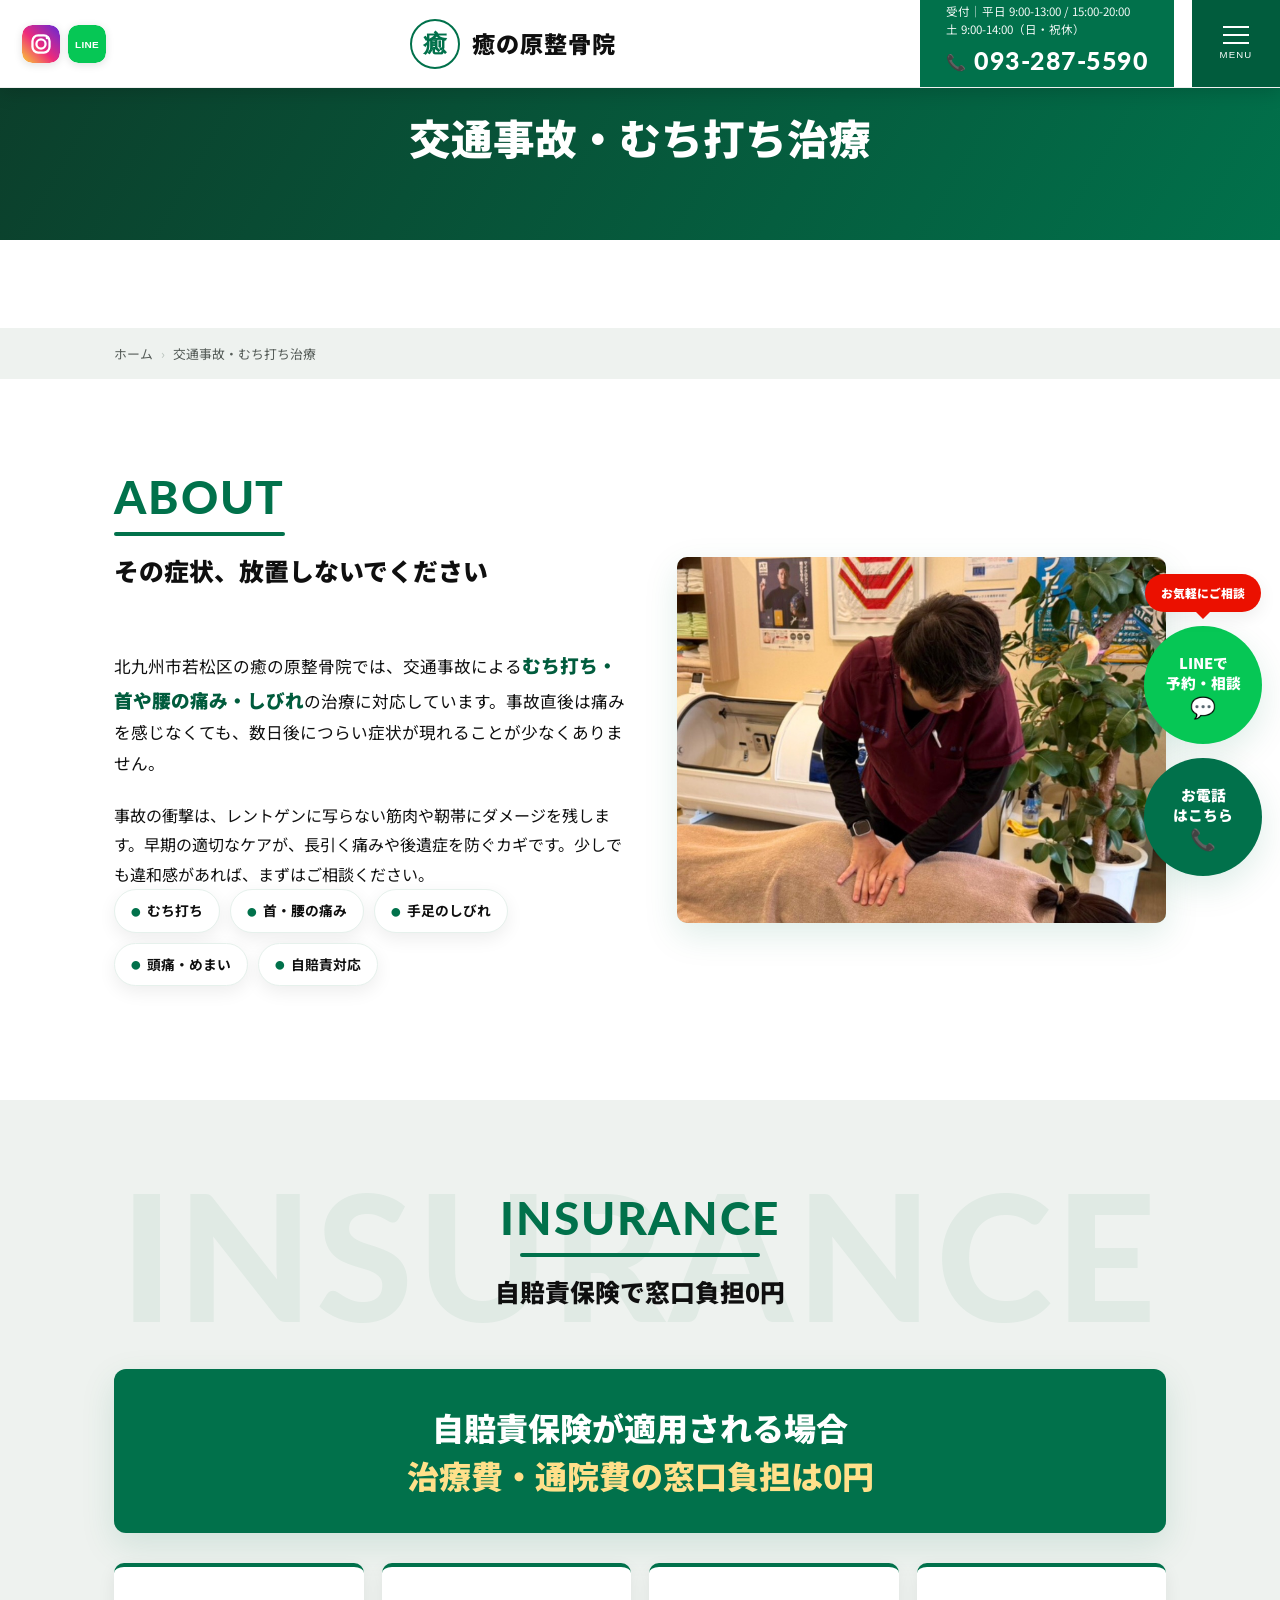
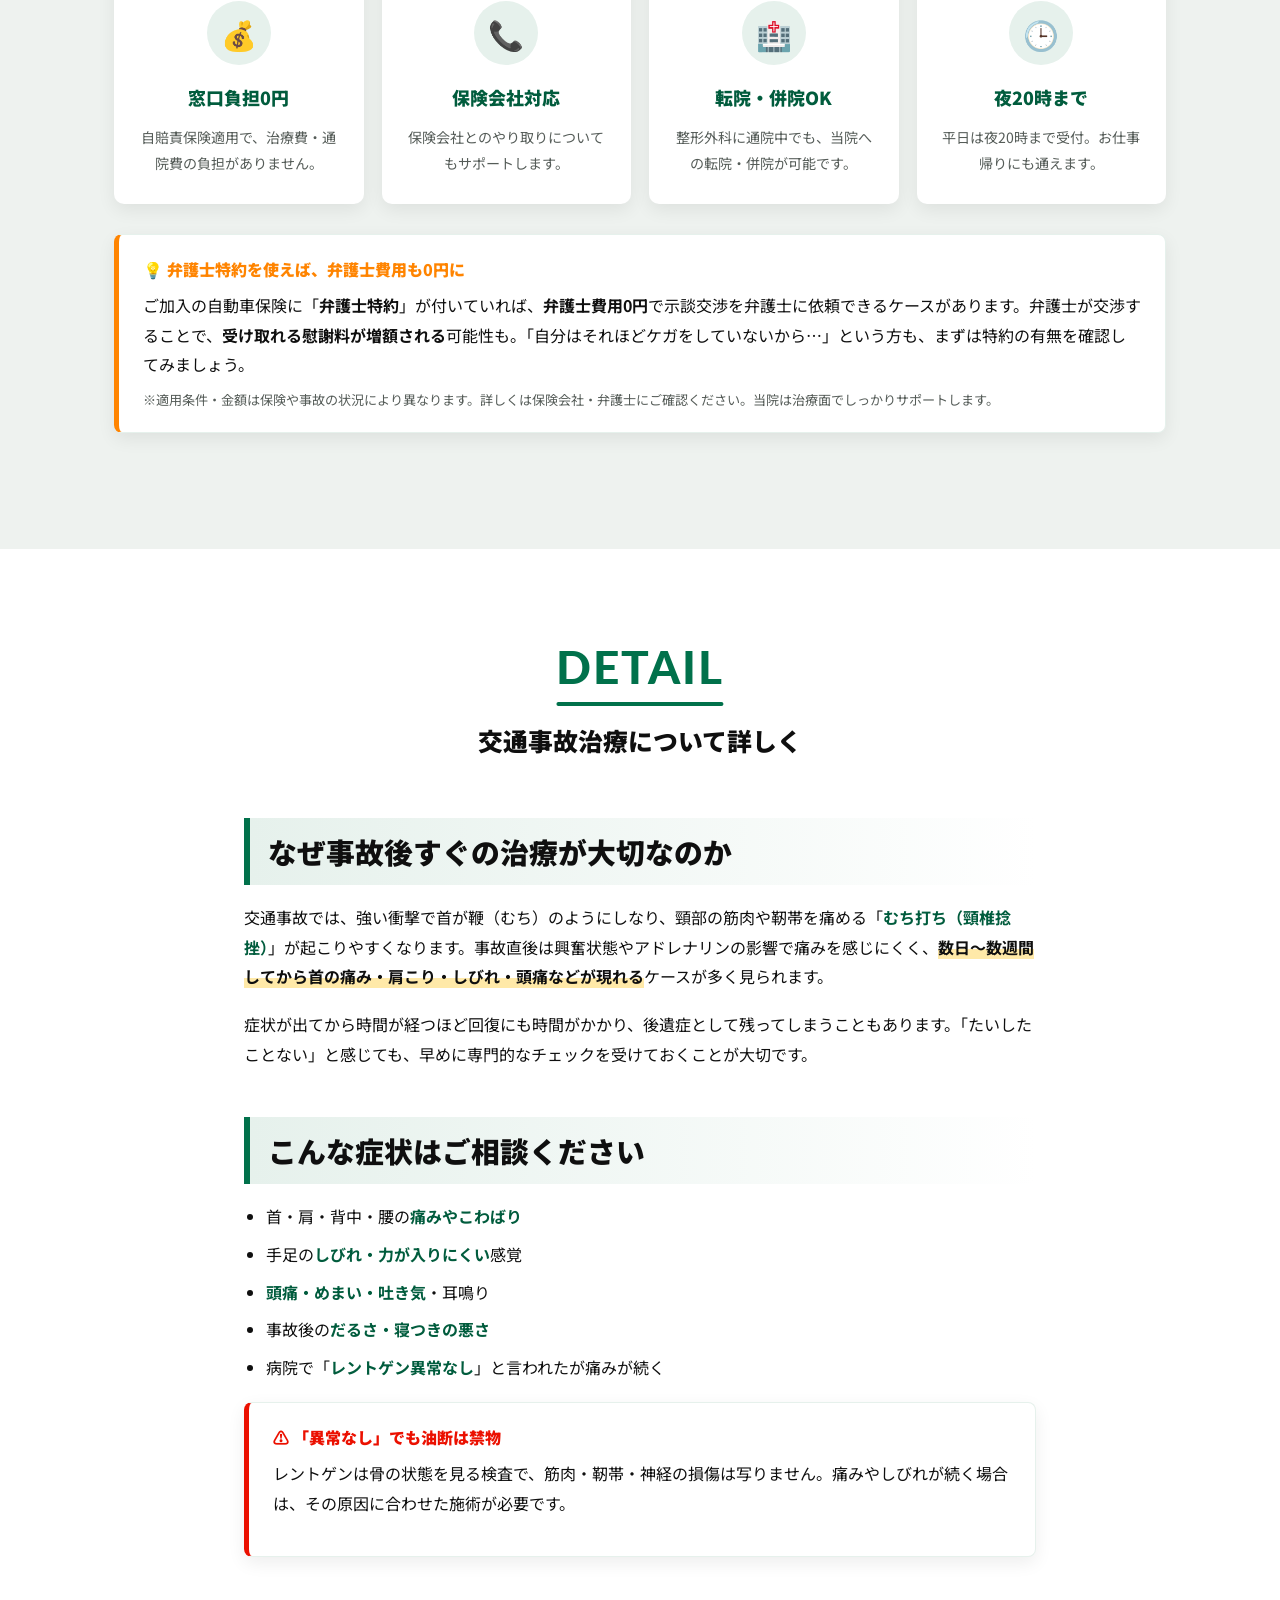
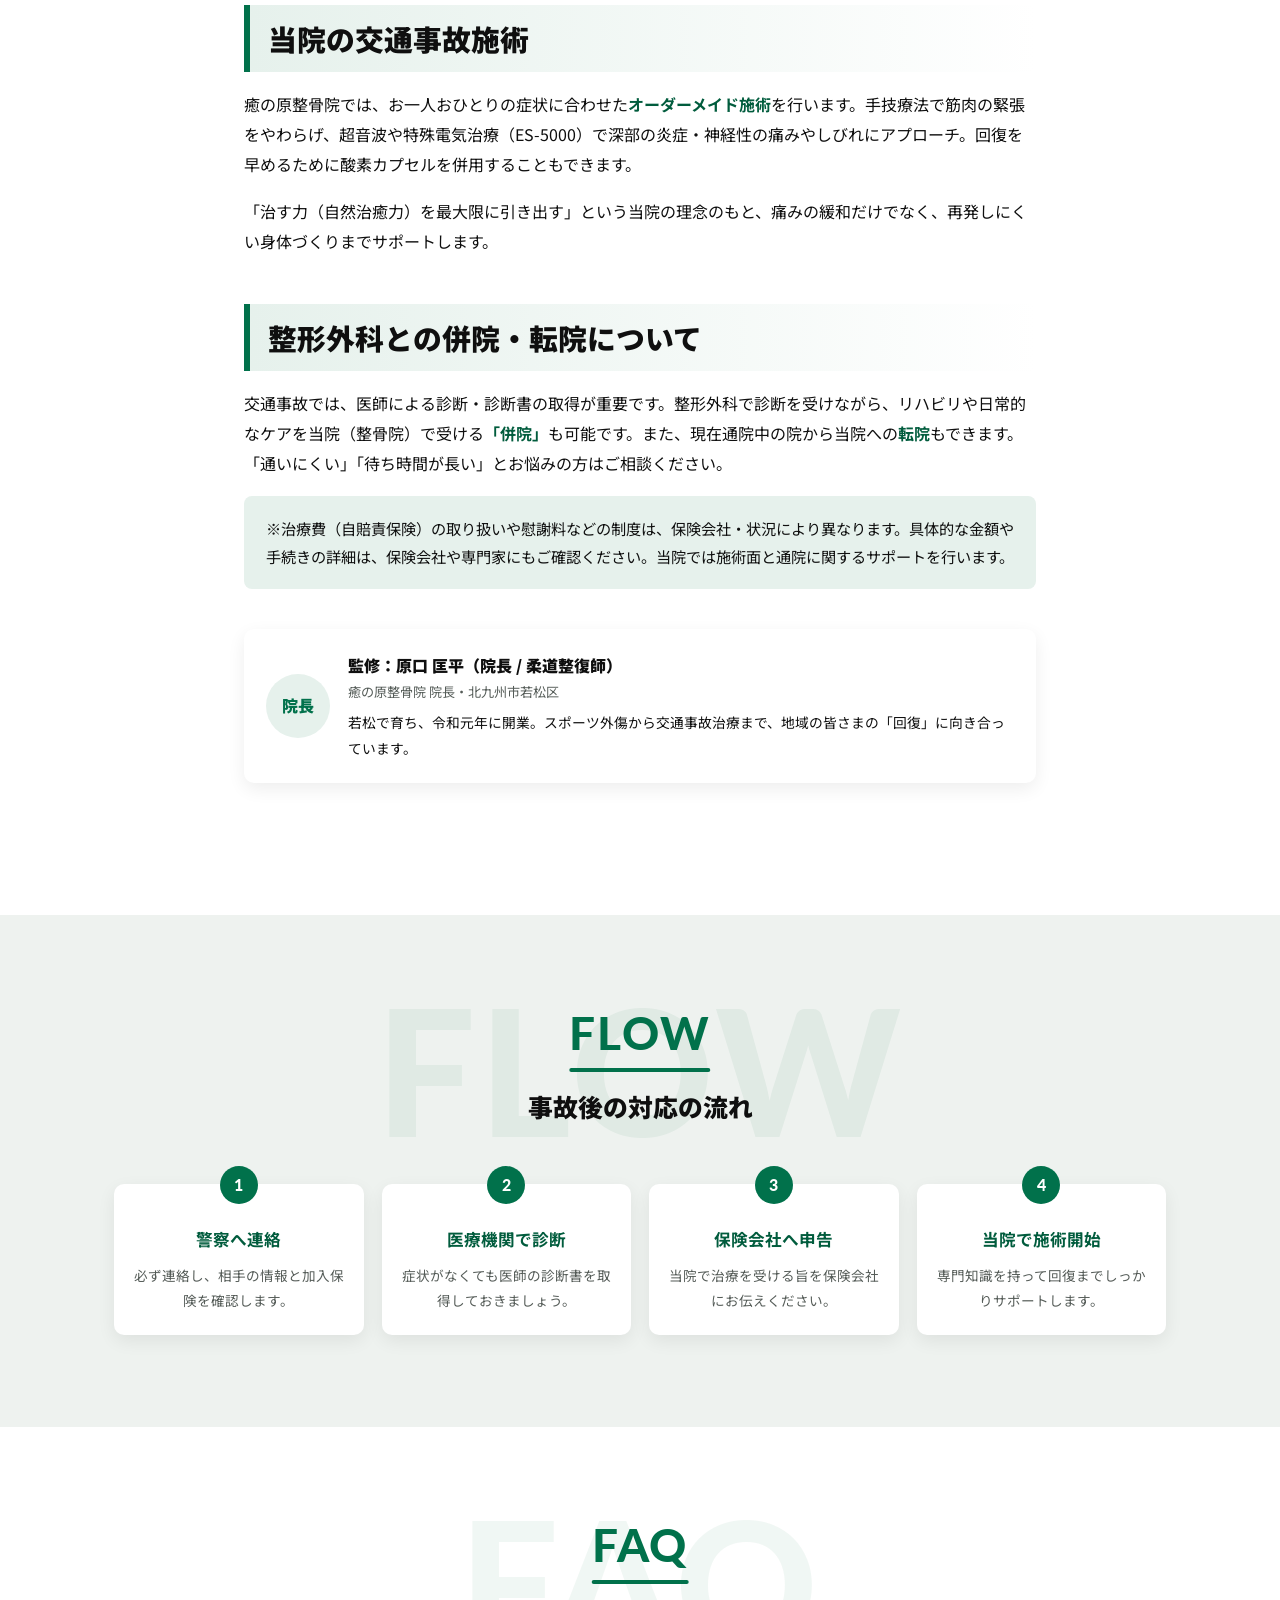
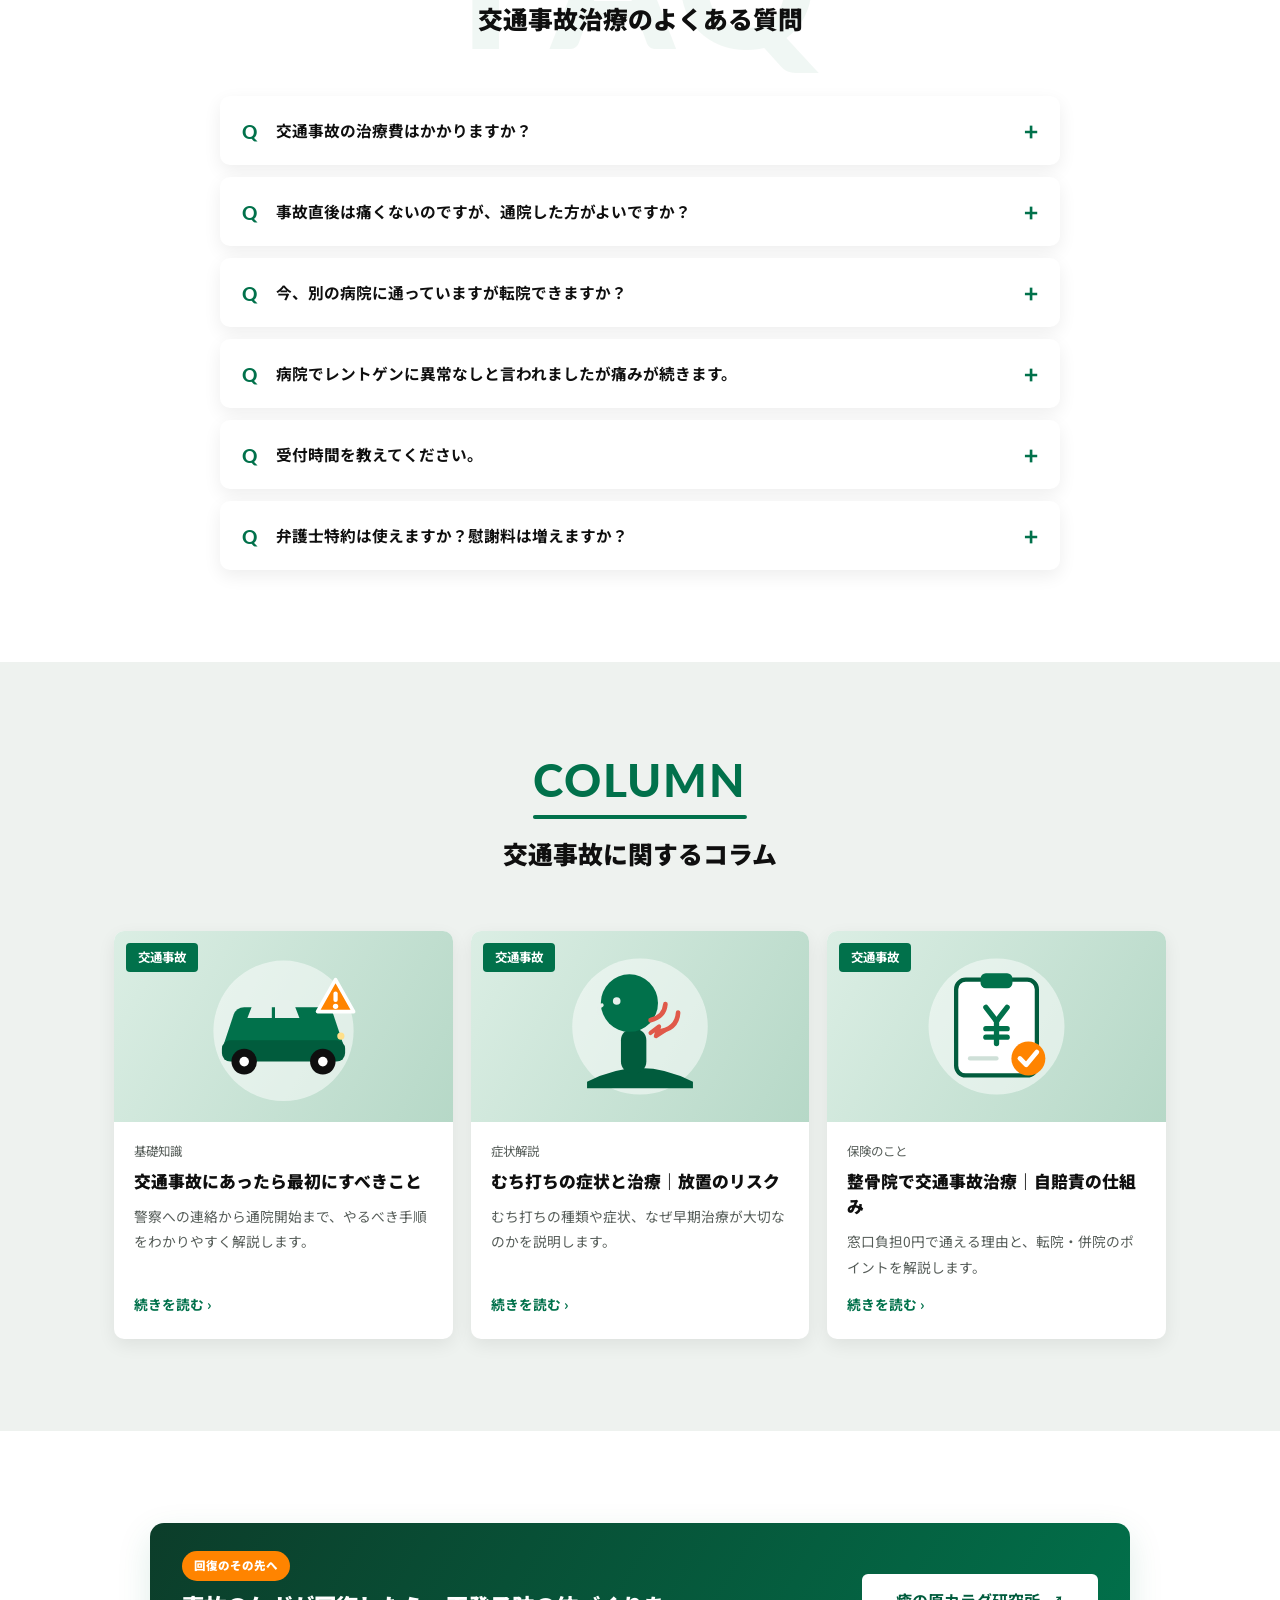
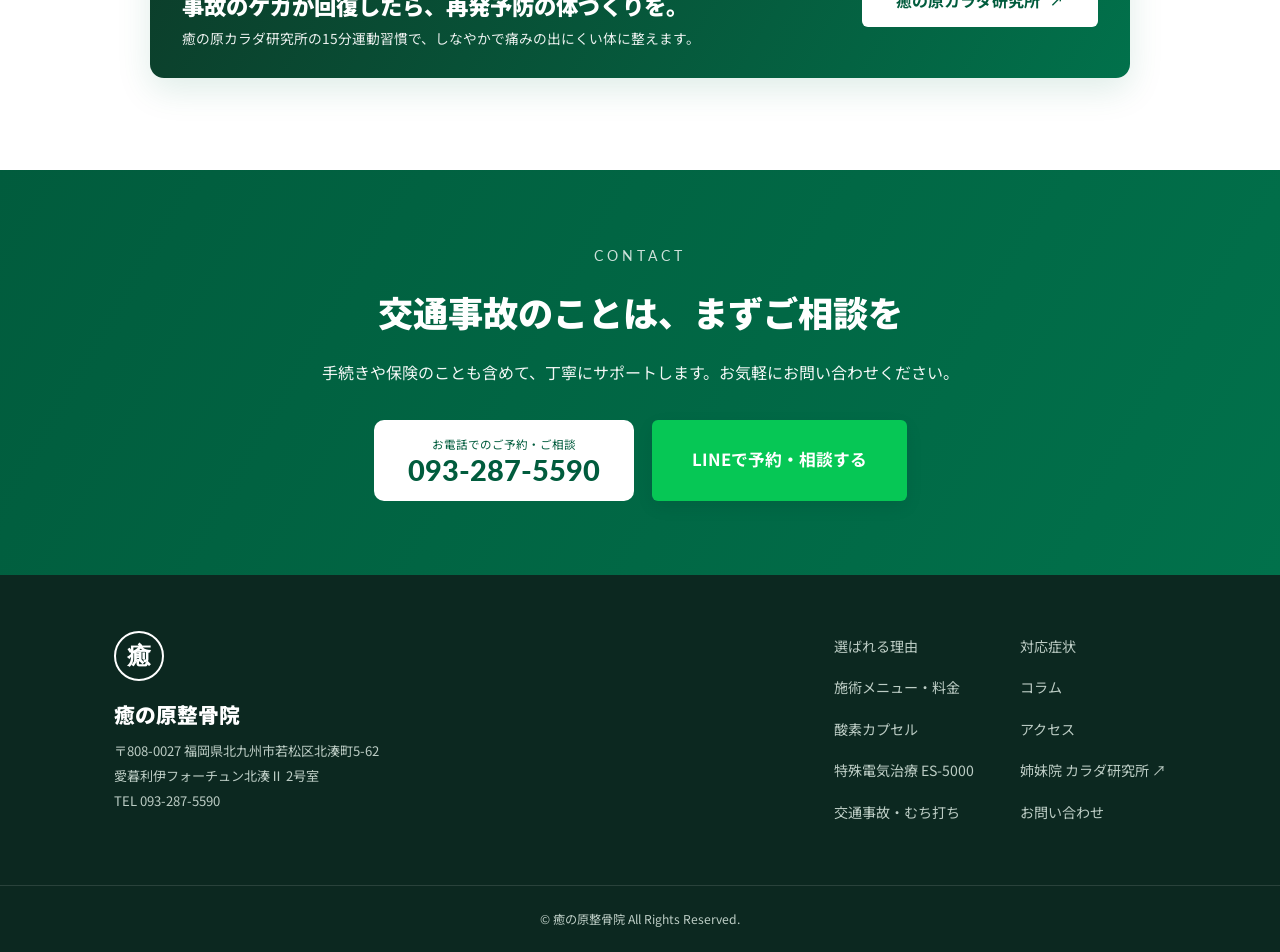
==== commit b1373bff: "公式LINE・Instagramの遷移先を設定 SNSアイコンと全LINEボタン(ヘッダー/ヒーロー/CTA帯/PC固定/スマホ固定)を 公式URLに設定。LINE: lin.ee/xnoZxgP、I" ====
--- a/accident.html
+++ b/accident.html
@@ -37,7 +37,7 @@
 
 <header class="site-header">
   <div class="header-inner">
-    <div class="header-sns"><a href="#" aria-label="Instagram公式"><svg viewBox="0 0 40 40" width="38" height="38" aria-hidden="true"><defs><linearGradient id="igg" x1="0" y1="40" x2="40" y2="0" gradientUnits="userSpaceOnUse"><stop offset="0" stop-color="#f9ce34"/><stop offset=".45" stop-color="#ee2a7b"/><stop offset="1" stop-color="#6228d7"/></linearGradient></defs><rect width="40" height="40" rx="11" fill="url(#igg)"/><rect x="11" y="11" width="18" height="18" rx="6" fill="none" stroke="#fff" stroke-width="2.4"/><circle cx="20" cy="20" r="4.8" fill="none" stroke="#fff" stroke-width="2.4"/><circle cx="26.6" cy="13.4" r="1.7" fill="#fff"/></svg></a><a href="#" aria-label="LINE公式アカウント"><svg viewBox="0 0 40 40" width="38" height="38" aria-hidden="true"><rect width="40" height="40" rx="11" fill="#06c755"/><text x="20" y="21" text-anchor="middle" dominant-baseline="central" fill="#fff" font-family="Arial,Helvetica,sans-serif" font-weight="800" font-size="10.5" letter-spacing=".3">LINE</text></svg></a></div>
+    <div class="header-sns"><a href="https://www.instagram.com/yunohara_1112/" target="_blank" rel="noopener" aria-label="Instagram公式"><svg viewBox="0 0 40 40" width="38" height="38" aria-hidden="true"><defs><linearGradient id="igg" x1="0" y1="40" x2="40" y2="0" gradientUnits="userSpaceOnUse"><stop offset="0" stop-color="#f9ce34"/><stop offset=".45" stop-color="#ee2a7b"/><stop offset="1" stop-color="#6228d7"/></linearGradient></defs><rect width="40" height="40" rx="11" fill="url(#igg)"/><rect x="11" y="11" width="18" height="18" rx="6" fill="none" stroke="#fff" stroke-width="2.4"/><circle cx="20" cy="20" r="4.8" fill="none" stroke="#fff" stroke-width="2.4"/><circle cx="26.6" cy="13.4" r="1.7" fill="#fff"/></svg></a><a href="https://lin.ee/xnoZxgP" target="_blank" rel="noopener" aria-label="LINE公式アカウント"><svg viewBox="0 0 40 40" width="38" height="38" aria-hidden="true"><rect width="40" height="40" rx="11" fill="#06c755"/><text x="20" y="21" text-anchor="middle" dominant-baseline="central" fill="#fff" font-family="Arial,Helvetica,sans-serif" font-weight="800" font-size="10.5" letter-spacing=".3">LINE</text></svg></a></div>
     <a href="index.html" class="logo"><span class="logo-mark">癒</span><span class="logo-text"><strong>癒の原整骨院</strong></span></a>
     <div class="header-info"><span class="recept">受付｜平日 9:00-13:00 / 15:00-20:00<br>土 9:00-14:00（日・祝休）</span><a href="tel:0932875590" class="tel">093-287-5590</a></div>
     <button class="hamburger" id="hamburger" aria-label="メニュー"><span class="bars"><span></span><span></span><span></span></span><small>MENU</small></button>
@@ -201,7 +201,7 @@
     <p>手続きや保険のことも含めて、丁寧にサポートします。お気軽にお問い合わせください。</p>
     <div class="cta-band-btns">
       <a href="tel:0932875590" class="cta-tel"><small>お電話でのご予約・ご相談</small><strong>093-287-5590</strong></a>
-      <a href="#" class="btn btn-line btn-lg">LINEで予約・相談する</a>
+      <a href="https://lin.ee/xnoZxgP" target="_blank" rel="noopener" class="btn btn-line btn-lg">LINEで予約・相談する</a>
     </div>
   </div>
 </section>
@@ -227,12 +227,12 @@
 
 <div class="float-cta">
   <span class="badge">お気軽にご相談</span>
-  <a href="#contact" class="fbtn fbtn-line">LINEで<br>予約・相談<small>💬</small></a>
+  <a href="https://lin.ee/xnoZxgP" target="_blank" rel="noopener" class="fbtn fbtn-line">LINEで<br>予約・相談<small>💬</small></a>
   <a href="tel:0932875590" class="fbtn fbtn-tel">お電話<br>はこちら<small>📞</small></a>
 </div>
 <div class="mobile-cta">
   <a href="tel:0932875590" class="m-tel"><span>📞</span>電話</a>
-  <a href="#contact" class="m-line"><span>💬</span>LINE予約</a>
+  <a href="https://lin.ee/xnoZxgP" target="_blank" rel="noopener" class="m-line"><span>💬</span>LINE予約</a>
   <a href="#contact" class="m-form"><span>✉</span>相談</a>
 </div>
 <script src="assets/js/main.js"></script>
--- a/assets/css/style.css
+++ b/assets/css/style.css
@@ -218,6 +218,8 @@
 .hours-table thead th{background:var(--green);color:#fff}
 .hours-table tbody th{background:var(--green-l);font-weight:900;white-space:nowrap}
 .hours-table .closed{color:var(--red);font-weight:900;background:#fdeeec}
+.access-photo{aspect-ratio:3/2;border-radius:var(--radius);overflow:hidden;box-shadow:var(--shadow-sm);margin-bottom:24px}
+.access-photo img{width:100%;height:100%;object-fit:cover;display:block}
 .access-map{aspect-ratio:4/3;border-radius:var(--radius);overflow:hidden;box-shadow:var(--shadow);min-height:340px}
 .access-map iframe{width:100%;height:100%;border:0}
 
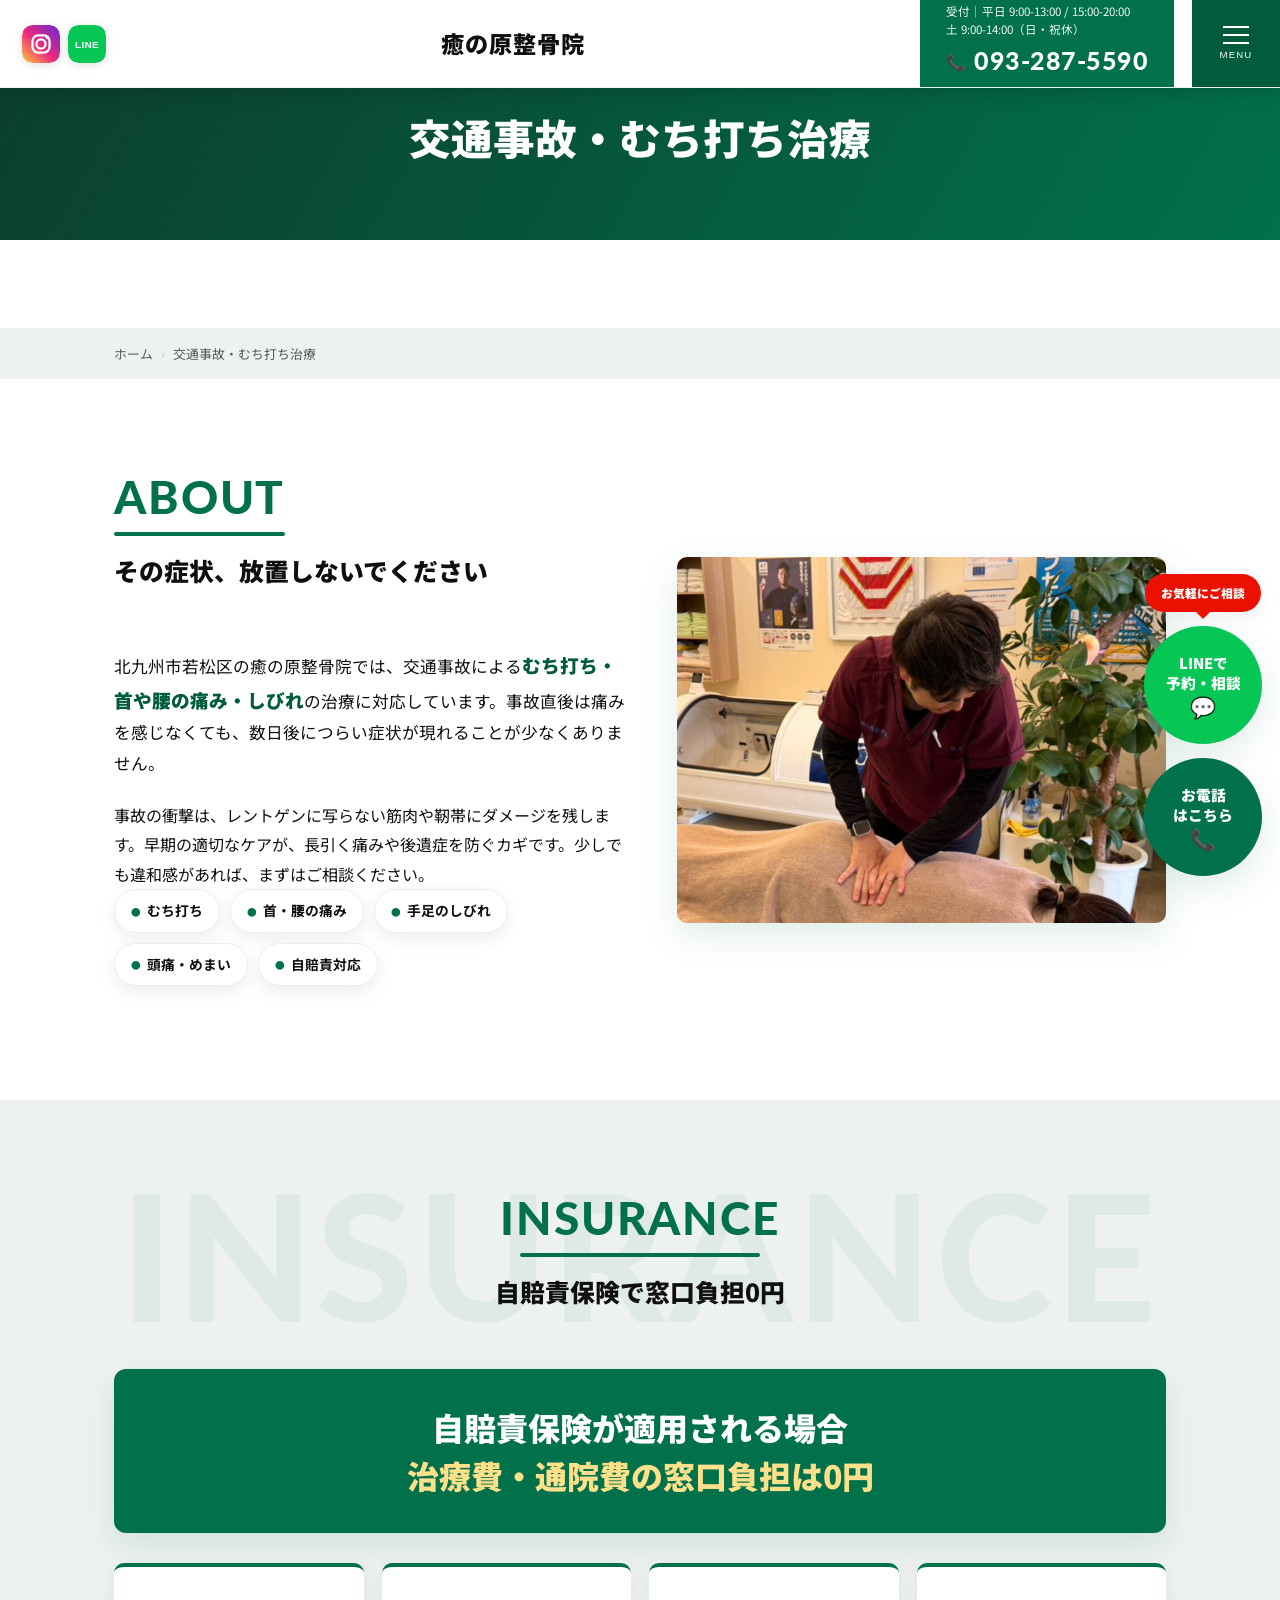
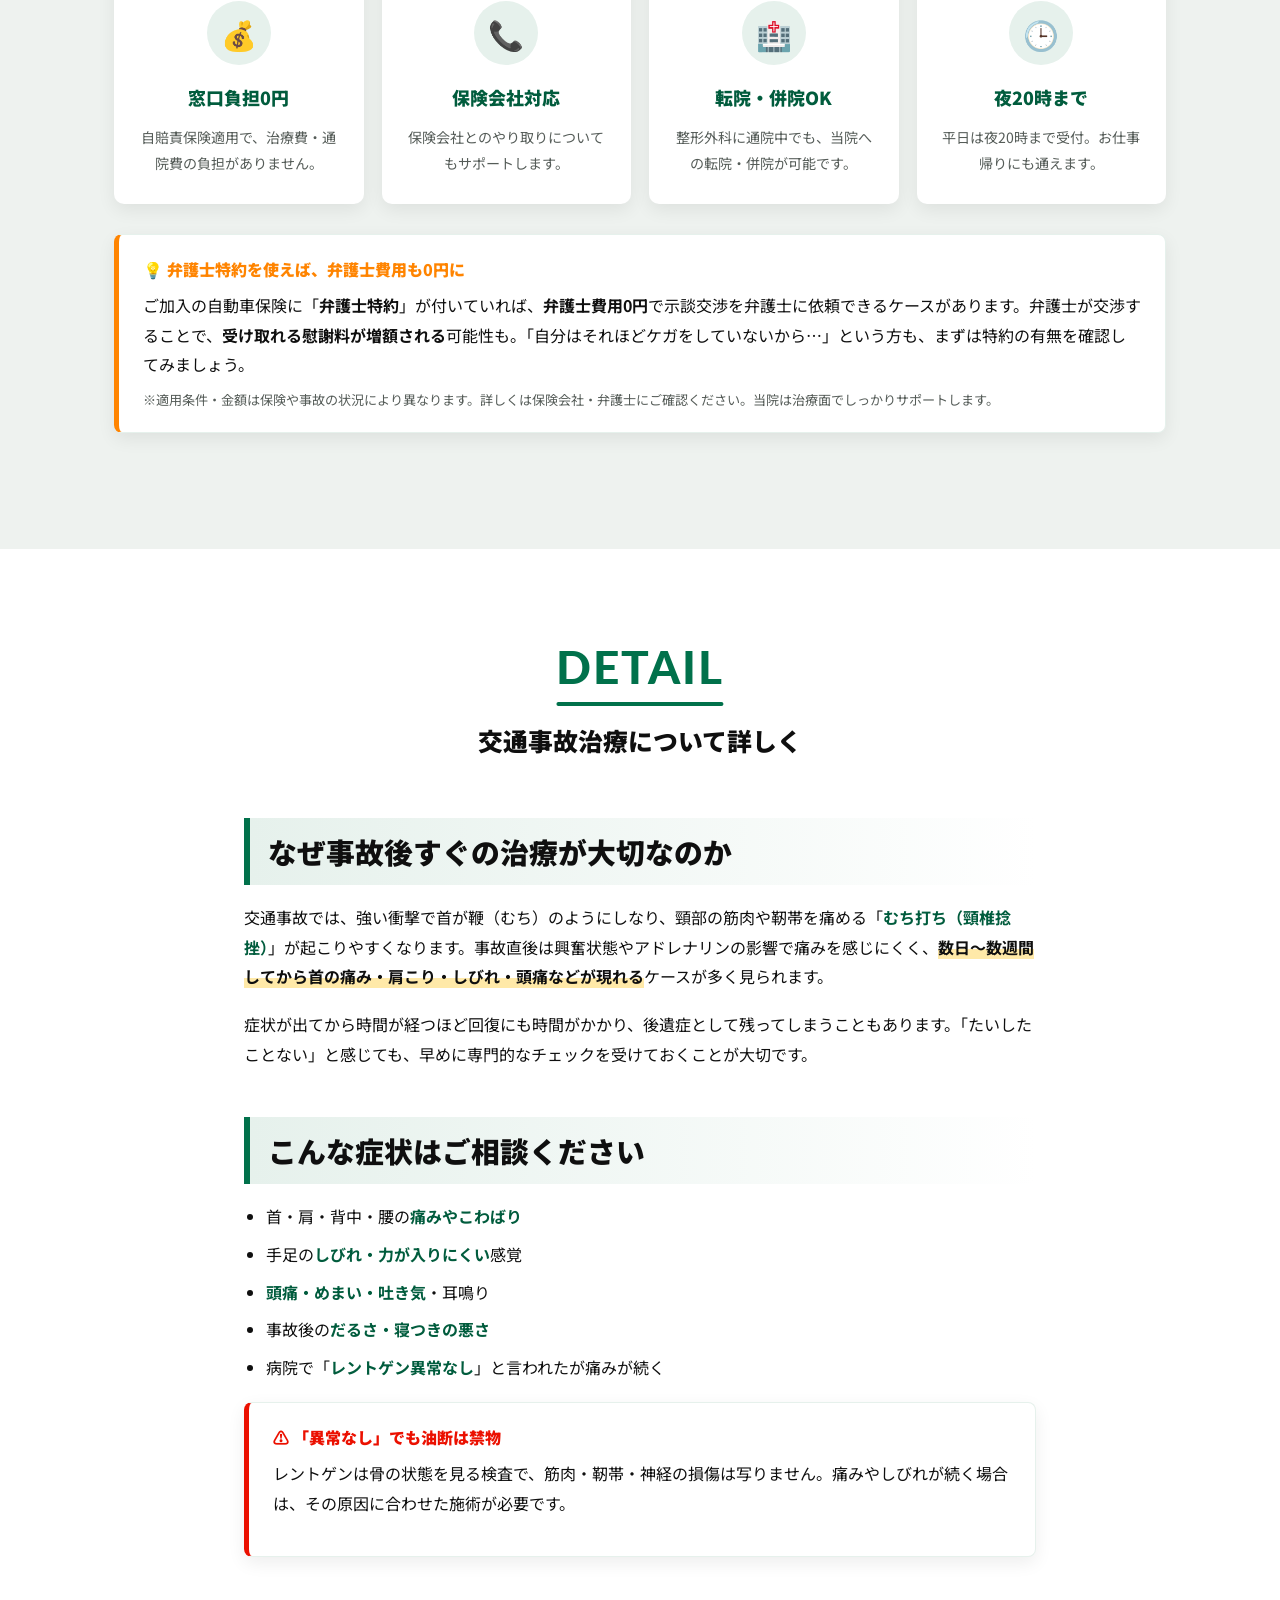
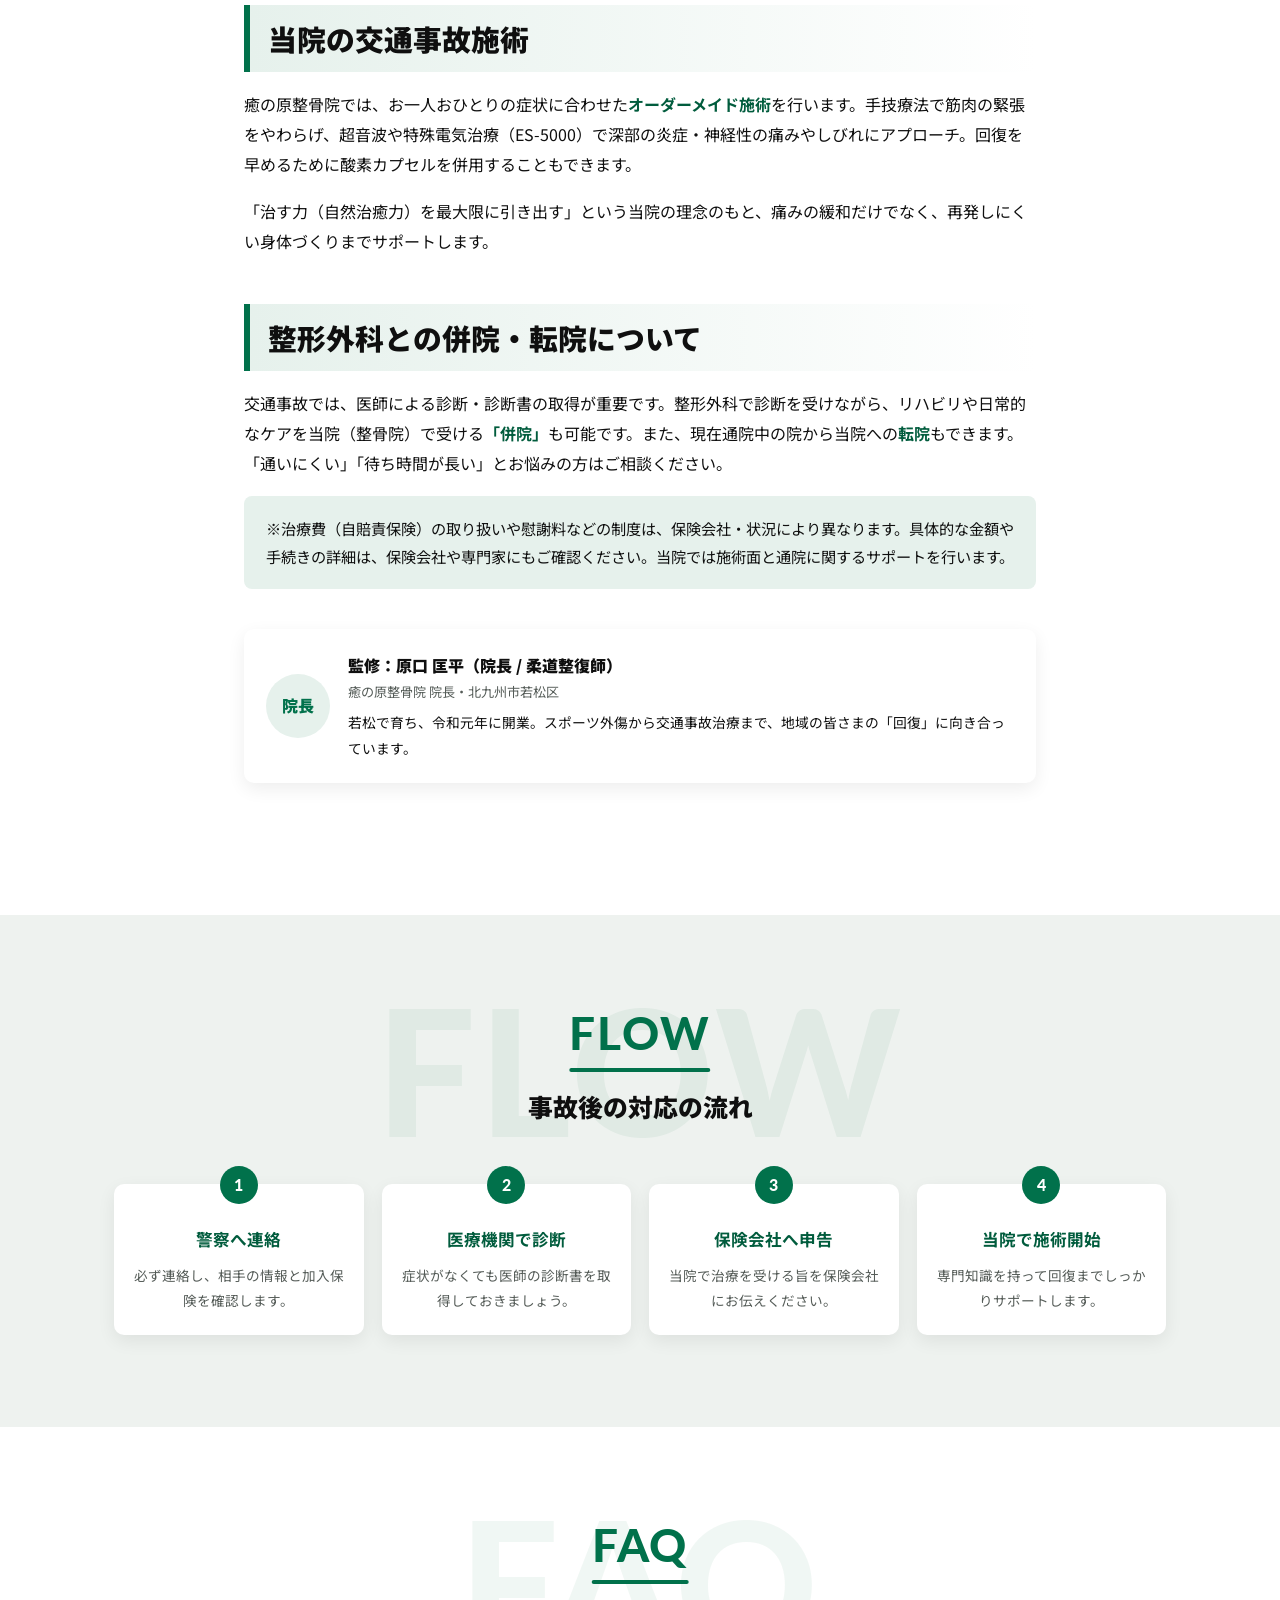
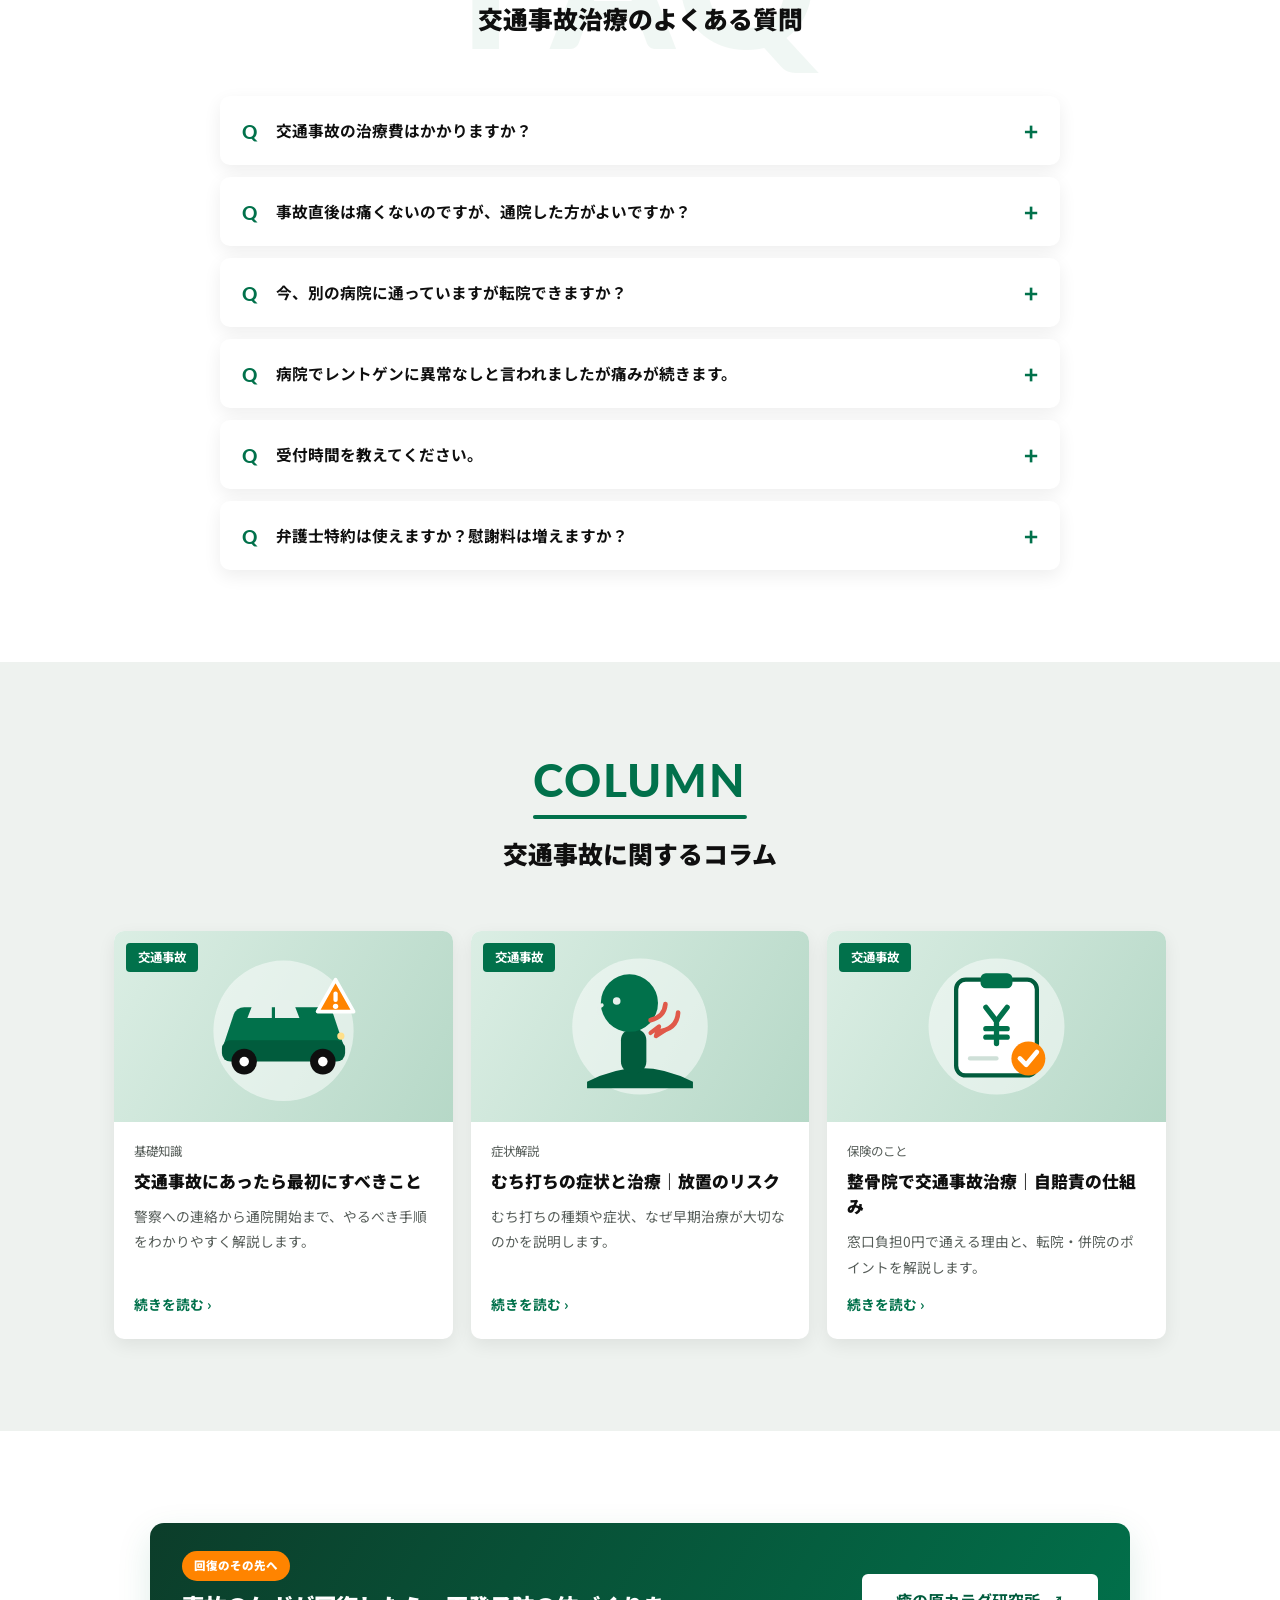
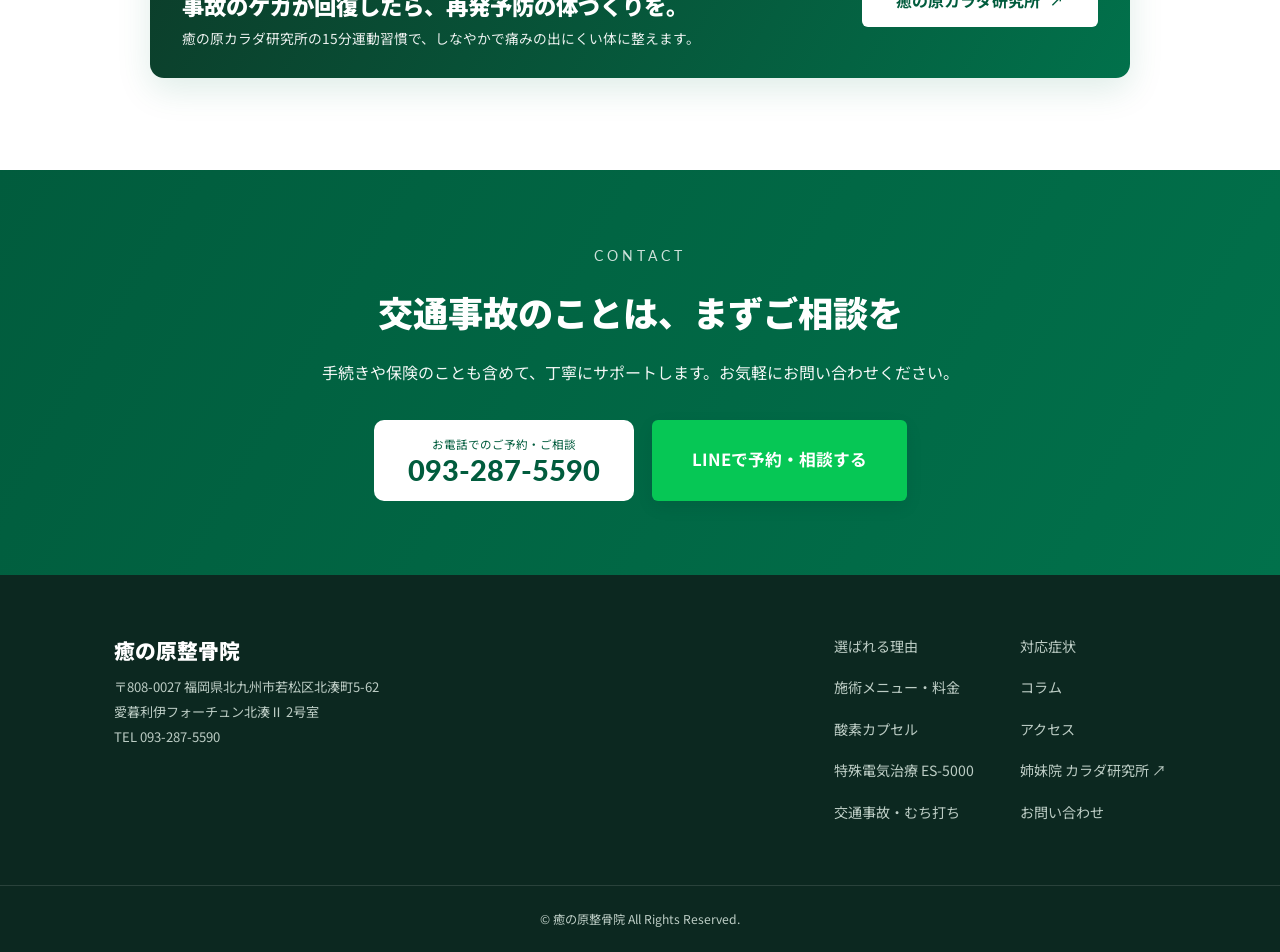
==== commit 157149ee: "ロゴマーク（丸の癒）を削除し文字のみに ヘッダー・フッターのlogo-markを全ページから除去（ロゴは一旦テキストのみ）。  Co-Authored-By: Claude Opus 4.8 <nor" ====
--- a/accident.html
+++ b/accident.html
@@ -38,7 +38,7 @@
 <header class="site-header">
   <div class="header-inner">
     <div class="header-sns"><a href="https://www.instagram.com/yunohara_1112/" target="_blank" rel="noopener" aria-label="Instagram公式"><svg viewBox="0 0 40 40" width="38" height="38" aria-hidden="true"><defs><linearGradient id="igg" x1="0" y1="40" x2="40" y2="0" gradientUnits="userSpaceOnUse"><stop offset="0" stop-color="#f9ce34"/><stop offset=".45" stop-color="#ee2a7b"/><stop offset="1" stop-color="#6228d7"/></linearGradient></defs><rect width="40" height="40" rx="11" fill="url(#igg)"/><rect x="11" y="11" width="18" height="18" rx="6" fill="none" stroke="#fff" stroke-width="2.4"/><circle cx="20" cy="20" r="4.8" fill="none" stroke="#fff" stroke-width="2.4"/><circle cx="26.6" cy="13.4" r="1.7" fill="#fff"/></svg></a><a href="https://lin.ee/xnoZxgP" target="_blank" rel="noopener" aria-label="LINE公式アカウント"><svg viewBox="0 0 40 40" width="38" height="38" aria-hidden="true"><rect width="40" height="40" rx="11" fill="#06c755"/><text x="20" y="21" text-anchor="middle" dominant-baseline="central" fill="#fff" font-family="Arial,Helvetica,sans-serif" font-weight="800" font-size="10.5" letter-spacing=".3">LINE</text></svg></a></div>
-    <a href="index.html" class="logo"><span class="logo-mark">癒</span><span class="logo-text"><strong>癒の原整骨院</strong></span></a>
+    <a href="index.html" class="logo"><span class="logo-text"><strong>癒の原整骨院</strong></span></a>
     <div class="header-info"><span class="recept">受付｜平日 9:00-13:00 / 15:00-20:00<br>土 9:00-14:00（日・祝休）</span><a href="tel:0932875590" class="tel">093-287-5590</a></div>
     <button class="hamburger" id="hamburger" aria-label="メニュー"><span class="bars"><span></span><span></span><span></span></span><small>MENU</small></button>
   </div>
@@ -208,7 +208,7 @@
 
 <footer class="site-footer">
   <div class="container footer-inner">
-    <div class="footer-brand"><span class="logo-mark">癒</span><strong>癒の原整骨院</strong><small>〒808-0027 福岡県北九州市若松区北湊町5-62<br>愛暮利伊フォーチュン北湊Ⅱ 2号室<br>TEL 093-287-5590</small></div>
+    <div class="footer-brand"><strong>癒の原整骨院</strong><small>〒808-0027 福岡県北九州市若松区北湊町5-62<br>愛暮利伊フォーチュン北湊Ⅱ 2号室<br>TEL 093-287-5590</small></div>
     <ul class="footer-nav">
       <li><a href="index.html#reason">選ばれる理由</a></li>
       <li><a href="menu.html">施術メニュー・料金</a></li>
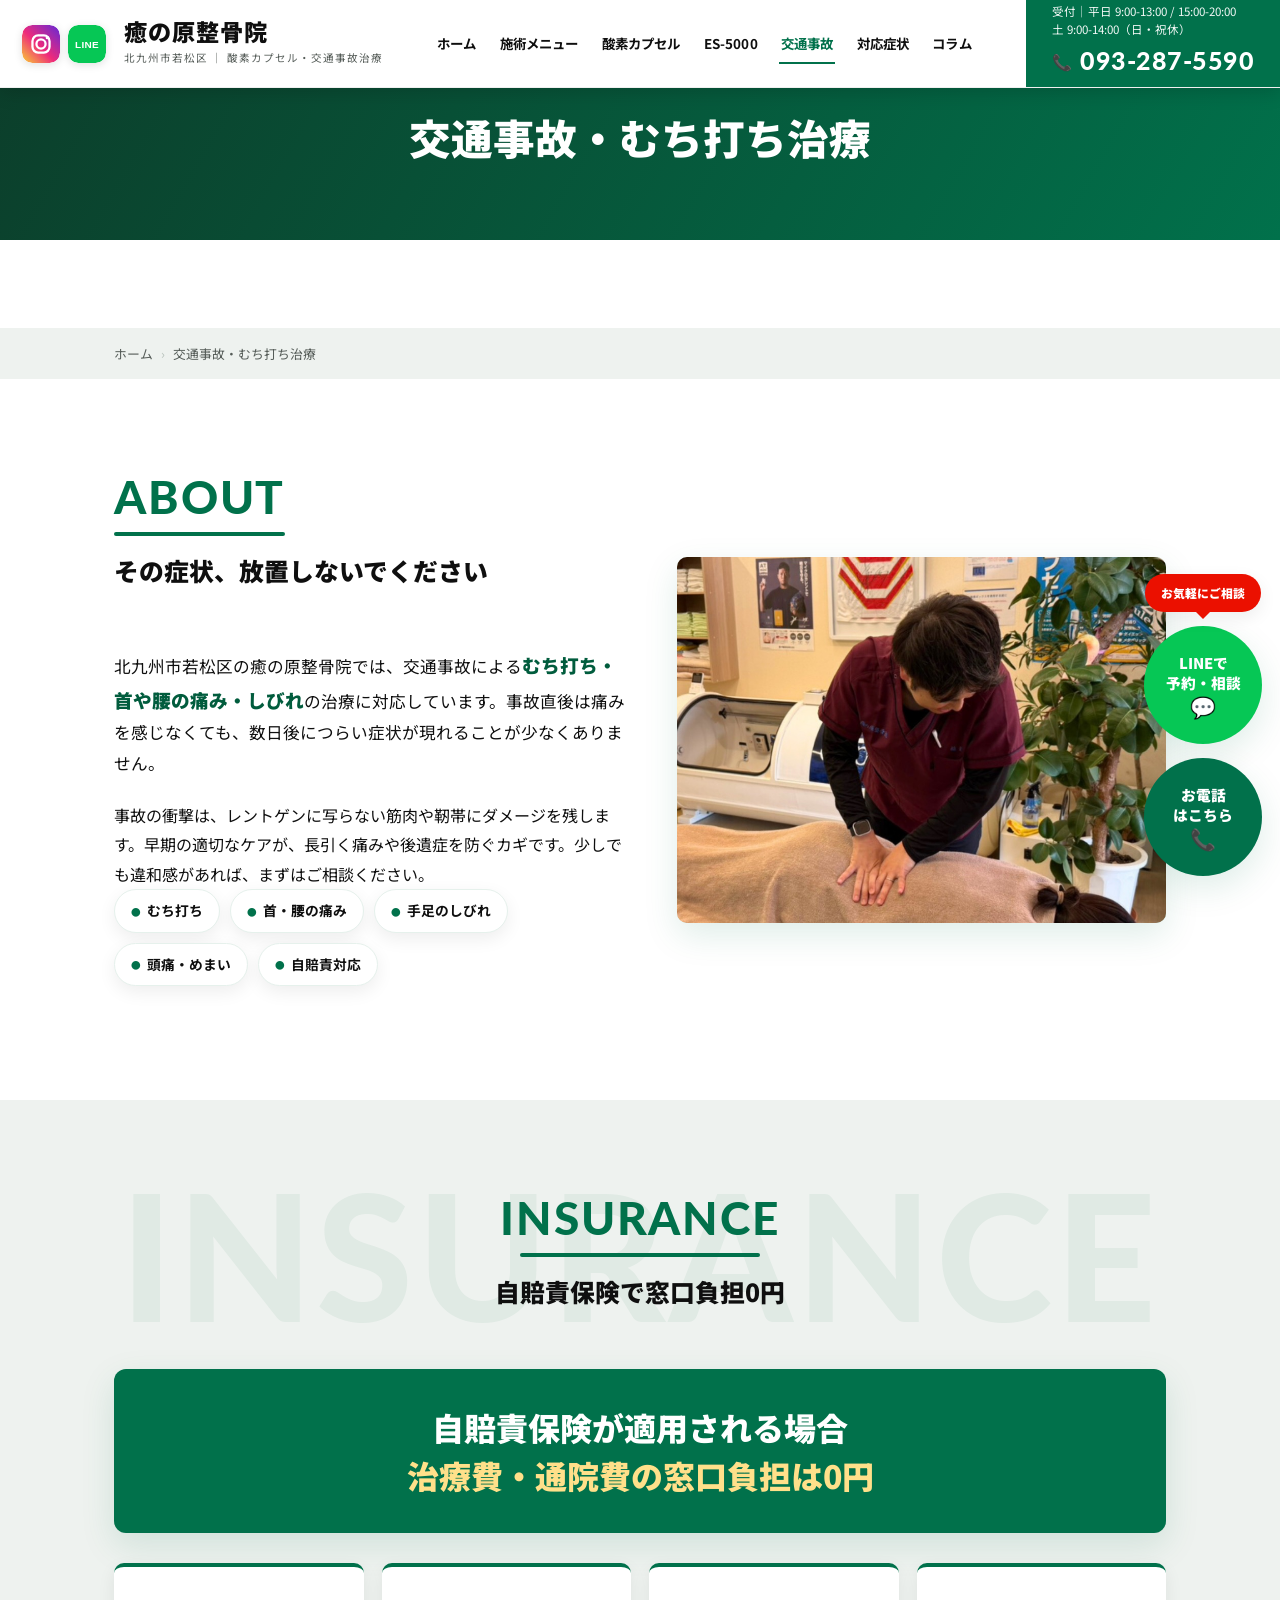
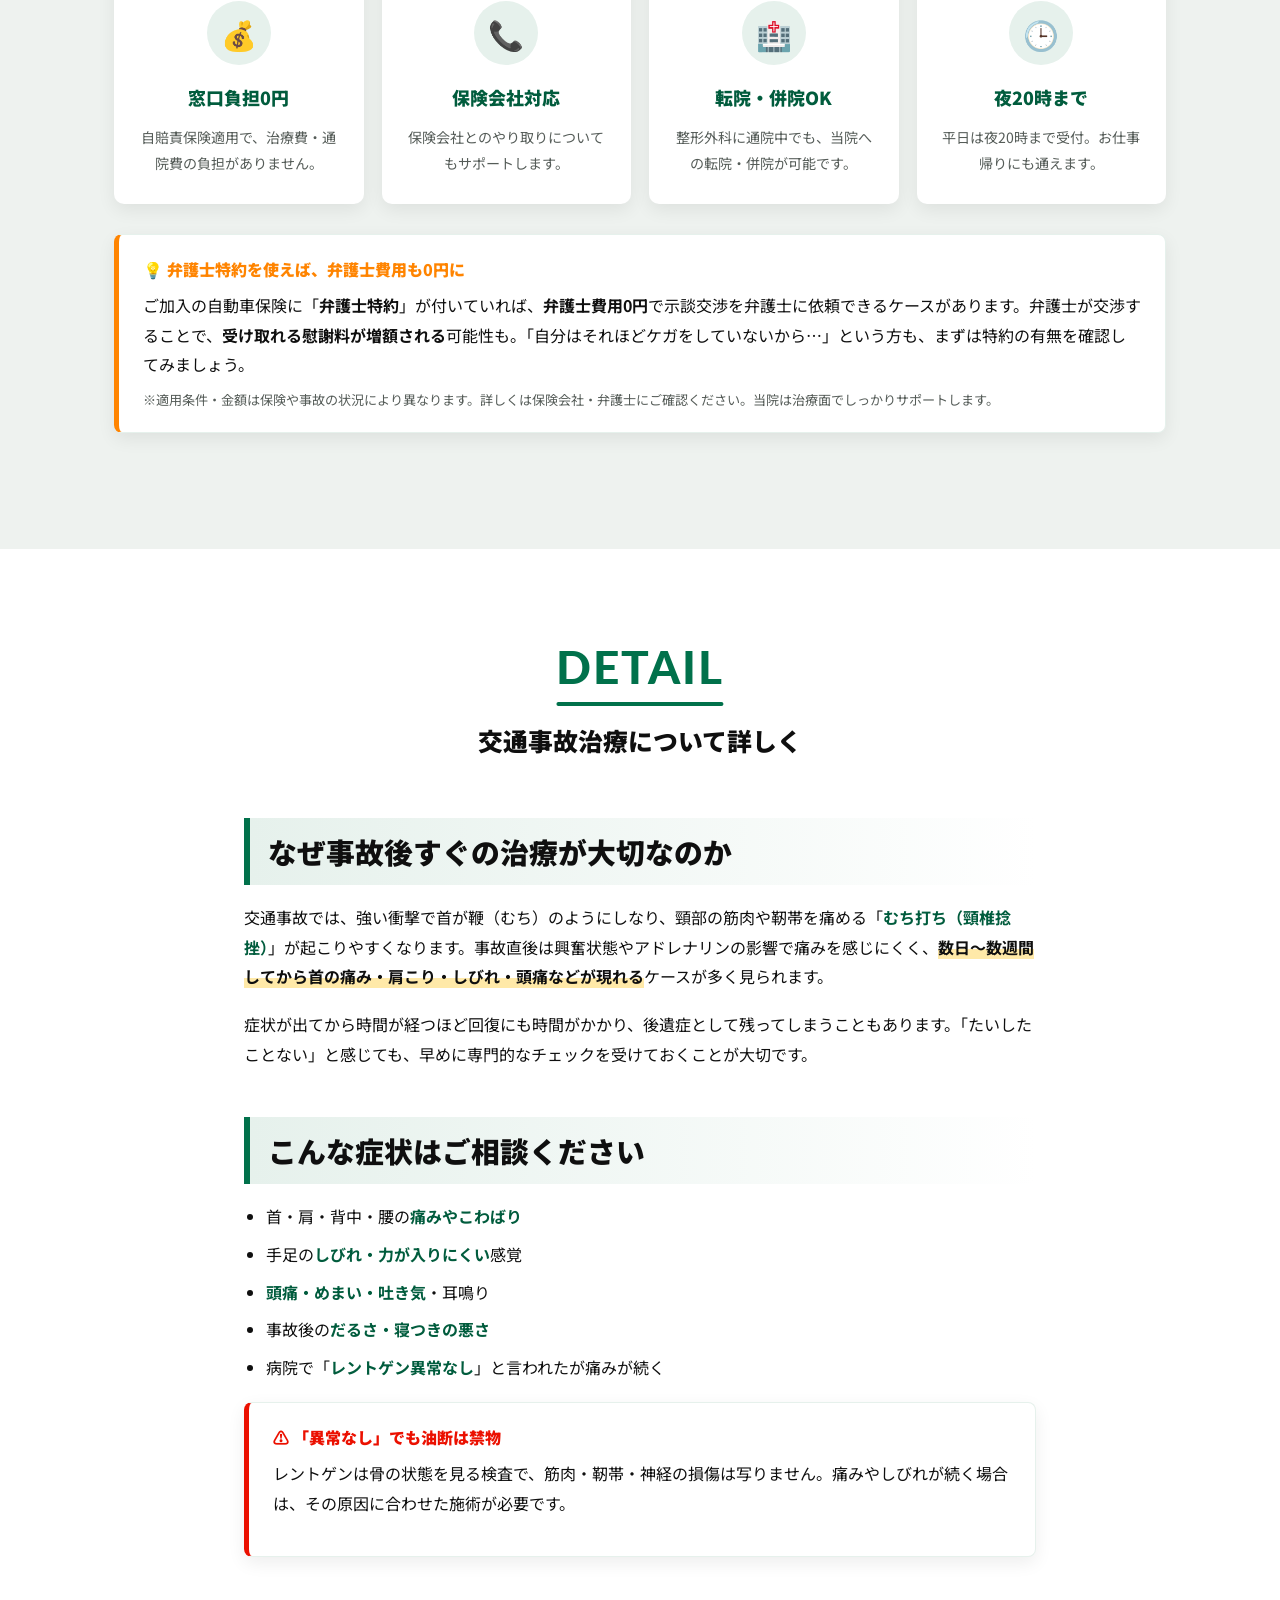
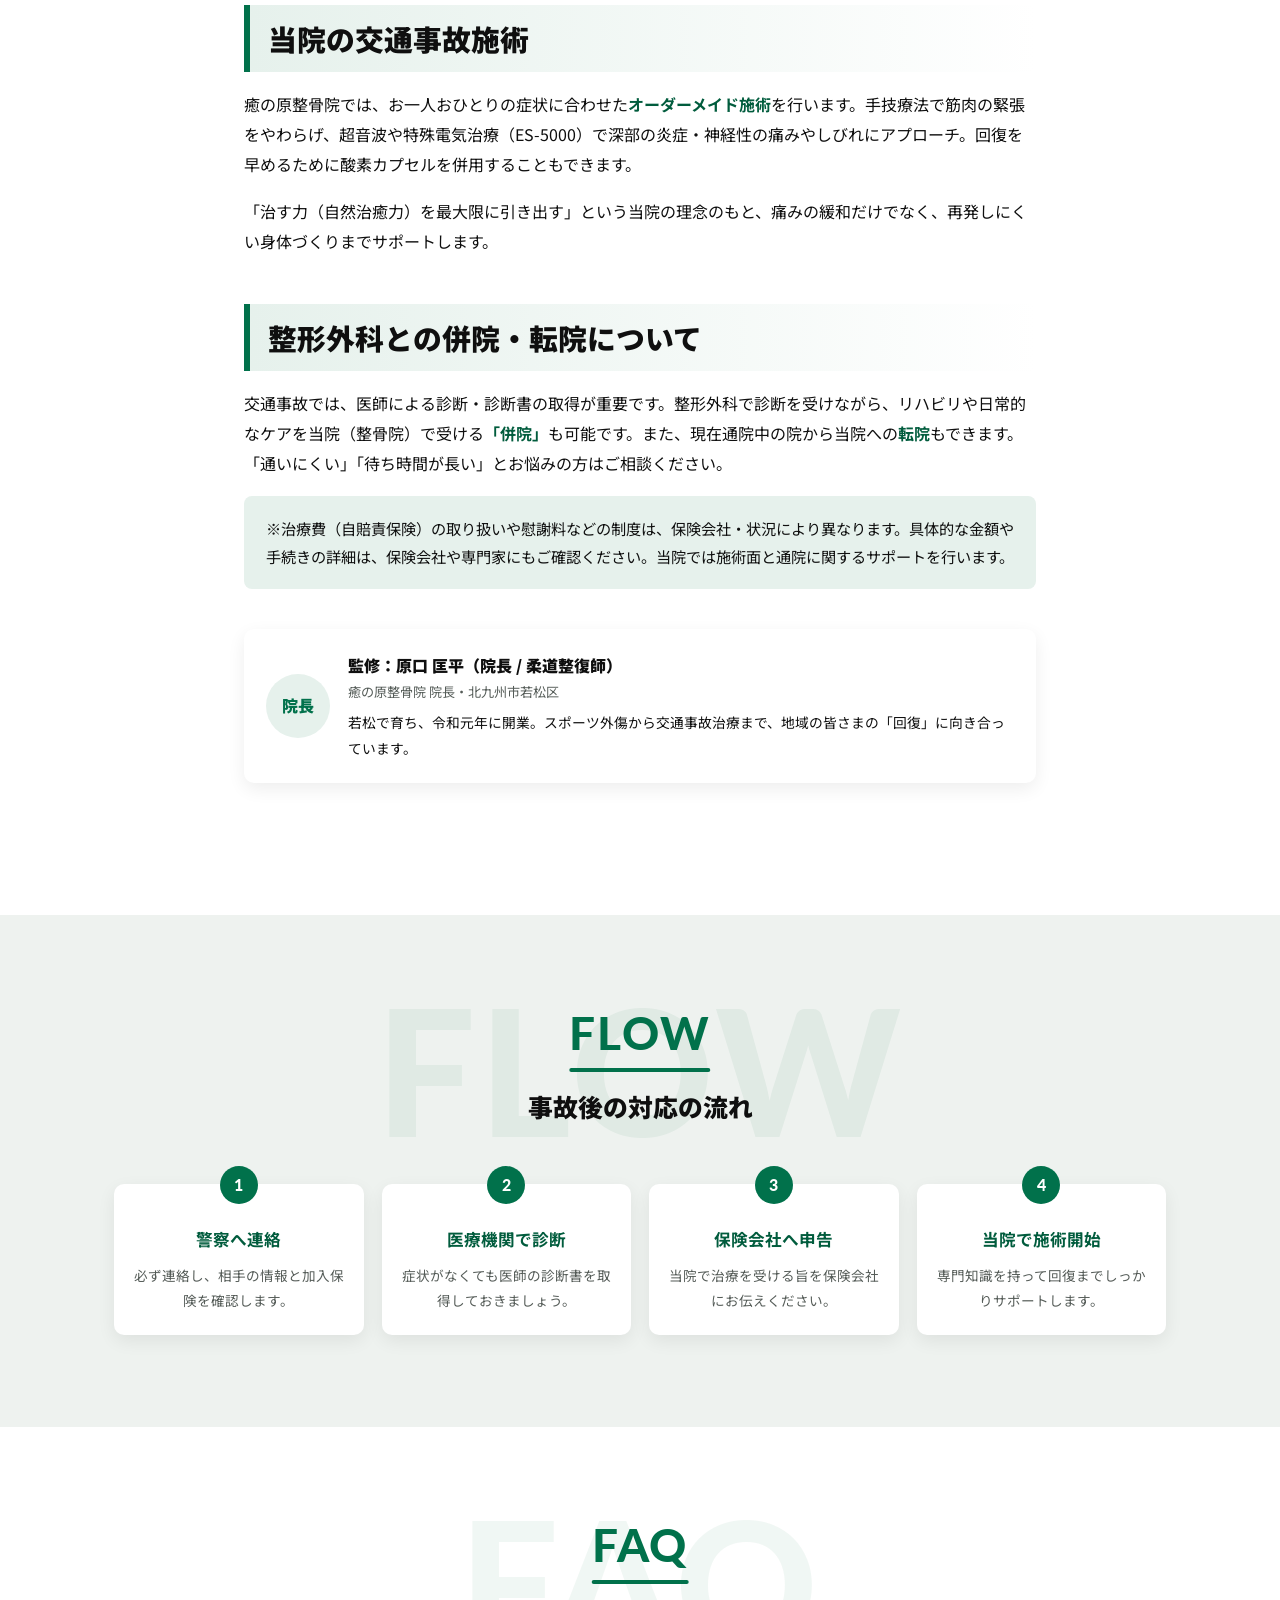
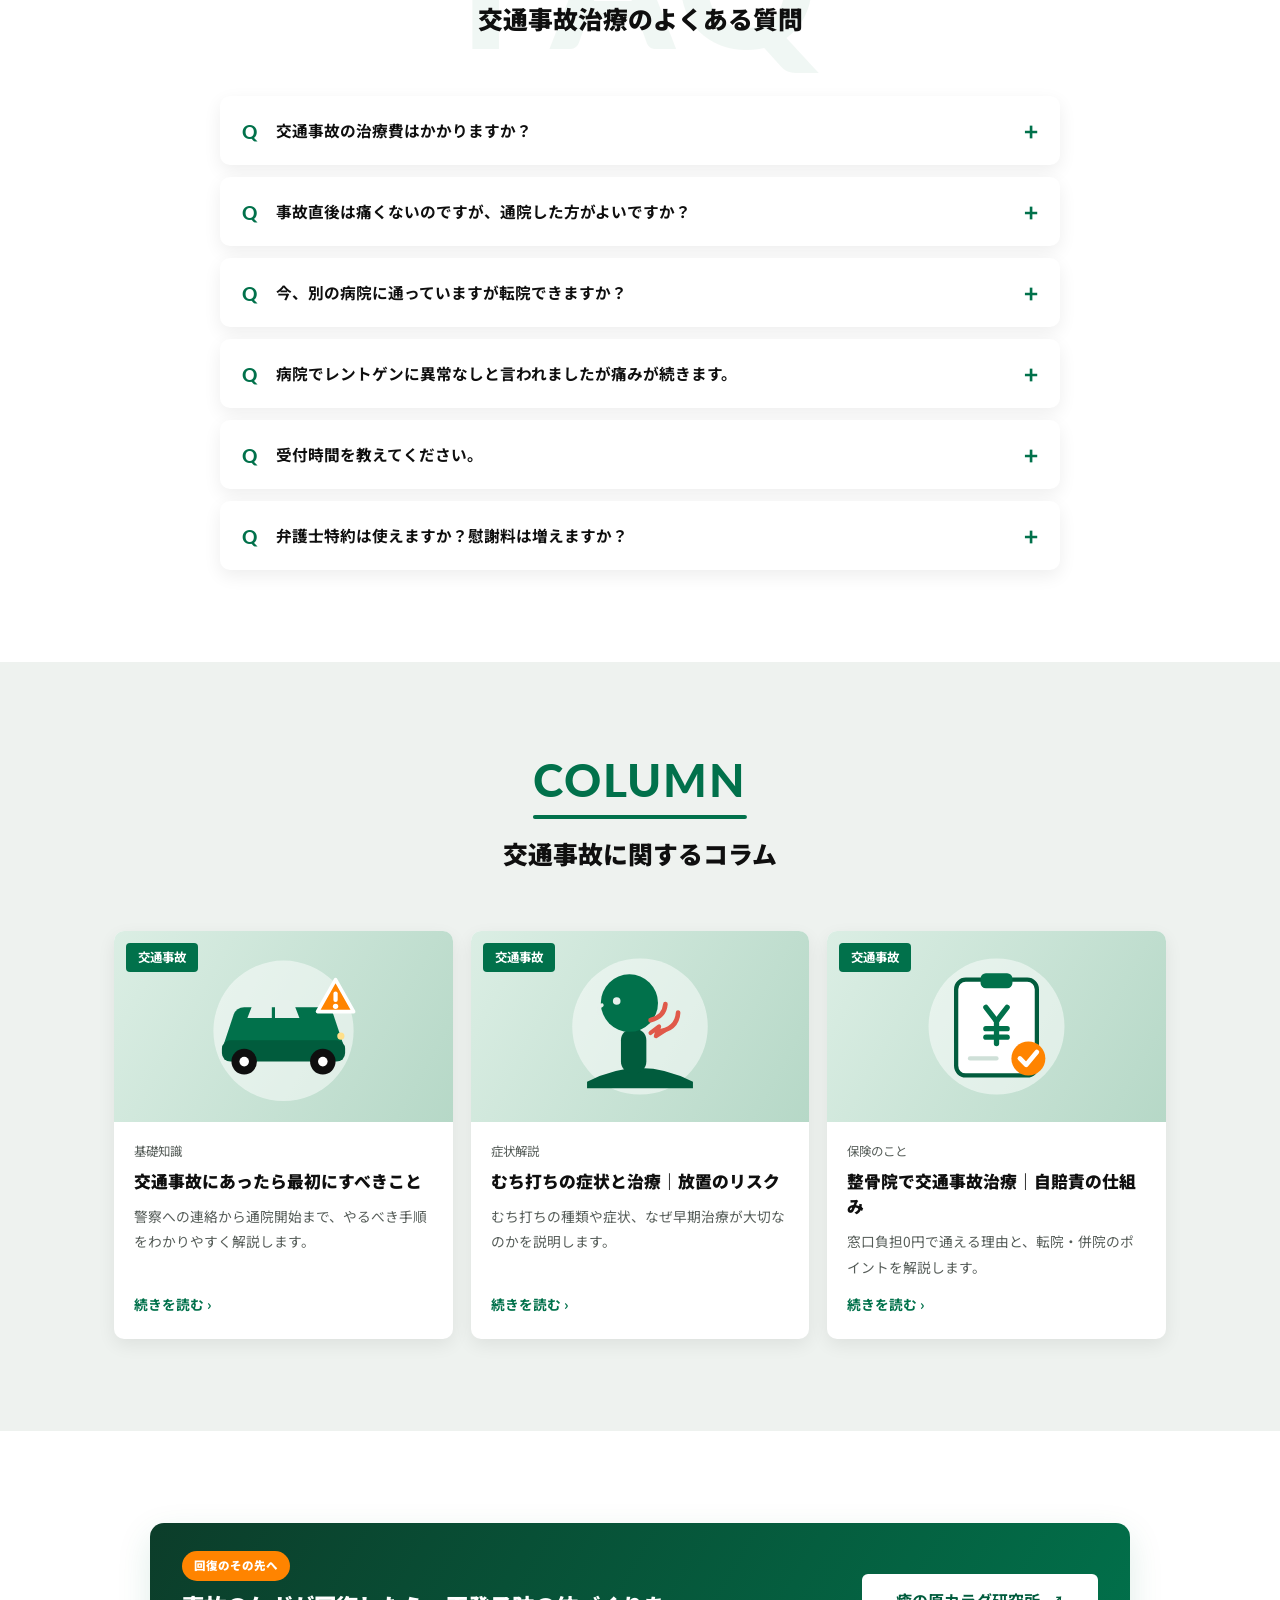
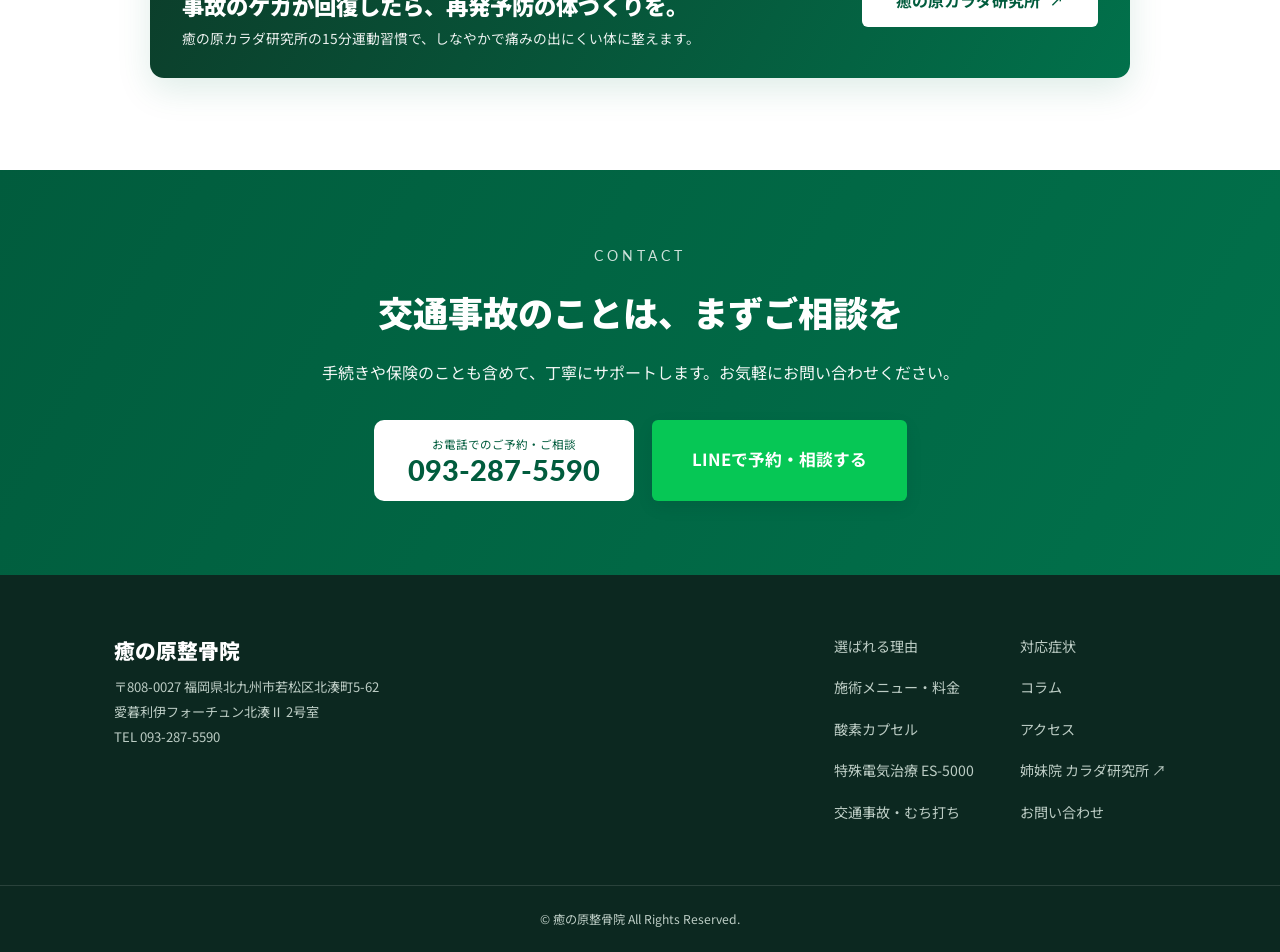
==== commit e5953c0f: "ヘッダーを充実化：タグライン＋PCグローバルナビ追加 - 院名下にタグライン（北九州市若松区｜酸素カプセル・交通事故治療） - PC(≥1240px)で横並びグローバルナビを表示、現在ページをハイライ" ====
--- a/accident.html
+++ b/accident.html
@@ -38,7 +38,8 @@
 <header class="site-header">
   <div class="header-inner">
     <div class="header-sns"><a href="https://www.instagram.com/yunohara_1112/" target="_blank" rel="noopener" aria-label="Instagram公式"><svg viewBox="0 0 40 40" width="38" height="38" aria-hidden="true"><defs><linearGradient id="igg" x1="0" y1="40" x2="40" y2="0" gradientUnits="userSpaceOnUse"><stop offset="0" stop-color="#f9ce34"/><stop offset=".45" stop-color="#ee2a7b"/><stop offset="1" stop-color="#6228d7"/></linearGradient></defs><rect width="40" height="40" rx="11" fill="url(#igg)"/><rect x="11" y="11" width="18" height="18" rx="6" fill="none" stroke="#fff" stroke-width="2.4"/><circle cx="20" cy="20" r="4.8" fill="none" stroke="#fff" stroke-width="2.4"/><circle cx="26.6" cy="13.4" r="1.7" fill="#fff"/></svg></a><a href="https://lin.ee/xnoZxgP" target="_blank" rel="noopener" aria-label="LINE公式アカウント"><svg viewBox="0 0 40 40" width="38" height="38" aria-hidden="true"><rect width="40" height="40" rx="11" fill="#06c755"/><text x="20" y="21" text-anchor="middle" dominant-baseline="central" fill="#fff" font-family="Arial,Helvetica,sans-serif" font-weight="800" font-size="10.5" letter-spacing=".3">LINE</text></svg></a></div>
-    <a href="index.html" class="logo"><span class="logo-text"><strong>癒の原整骨院</strong></span></a>
+    <a href="index.html" class="logo"><span class="logo-text"><strong>癒の原整骨院</strong><small>北九州市若松区 ｜ 酸素カプセル・交通事故治療</small></span></a>
+    <nav class="header-nav"><a href="index.html">ホーム</a><a href="menu.html">施術メニュー</a><a href="oxygen.html">酸素カプセル</a><a href="es5000.html">ES-5000</a><a href="accident.html">交通事故</a><a href="symptoms.html">対応症状</a><a href="blog.html">コラム</a></nav>
     <div class="header-info"><span class="recept">受付｜平日 9:00-13:00 / 15:00-20:00<br>土 9:00-14:00（日・祝休）</span><a href="tel:0932875590" class="tel">093-287-5590</a></div>
     <button class="hamburger" id="hamburger" aria-label="メニュー"><span class="bars"><span></span><span></span><span></span></span><small>MENU</small></button>
   </div>
--- a/assets/css/style.css
+++ b/assets/css/style.css
@@ -78,11 +78,21 @@
 .logo-mark{width:50px;height:50px;border-radius:50%;border:2.5px solid var(--green);
   display:grid;place-items:center;color:var(--green);font-family:"Lato";font-weight:900;font-size:1.5rem;flex-shrink:0}
 .logo-text strong{display:block;font-weight:900;font-size:1.45rem;letter-spacing:.04em;line-height:1.1}
-.logo-text small{font-size:.66rem;color:var(--ink-soft);letter-spacing:.18em}
+.logo-text small{display:block;font-size:.66rem;color:var(--ink-soft);letter-spacing:.1em;white-space:nowrap;margin-top:3px}
+/* ヘッダー グローバルナビ（PCのみ） */
+.header-nav{display:none}
+.header-nav a{position:relative;font-weight:700;font-size:.84rem;color:var(--ink);white-space:nowrap;padding:8px 2px;letter-spacing:.01em;transition:color .2s}
+.header-nav a:hover,.header-nav a[aria-current="page"]{color:var(--green)}
+.header-nav a::after{content:"";position:absolute;left:0;right:0;bottom:0;height:2px;background:var(--green);transform:scaleX(0);transform-origin:center;transition:transform .25s}
+.header-nav a:hover::after,.header-nav a[aria-current="page"]::after{transform:scaleX(1)}
+@media(min-width:1240px){
+  .header-nav{display:flex;flex:1;justify-content:center;align-items:center;gap:clamp(8px,1.5vw,26px)}
+  .logo{margin:0}
+}
 .header-info{align-self:stretch;background:var(--green);color:#fff;display:flex;flex-direction:column;
   justify-content:center;padding:0 26px;text-align:left}
 .header-info .recept{font-size:.72rem;line-height:1.55;opacity:.95}
-.header-info .tel{font-family:"Lato";font-weight:900;font-size:1.55rem;display:flex;align-items:center;gap:8px;letter-spacing:.02em}
+.header-info .tel{font-family:"Lato";font-weight:900;font-size:1.55rem;display:flex;align-items:center;gap:8px;letter-spacing:.02em;white-space:nowrap}
 .header-info .tel::before{content:"📞";font-size:1rem}
 .hamburger{align-self:stretch;width:var(--header-h);background:var(--green-d);border:0;color:#fff;
   cursor:pointer;display:flex;flex-direction:column;align-items:center;justify-content:center;gap:5px;flex-shrink:0}
@@ -95,6 +105,8 @@
 .hamburger.open .bars span:nth-child(1){top:8px;transform:rotate(45deg)}
 .hamburger.open .bars span:nth-child(2){opacity:0}
 .hamburger.open .bars span:nth-child(3){top:8px;transform:rotate(-45deg)}
+/* PCはグローバルナビを使うためハンバーガー非表示 */
+@media(min-width:1240px){.hamburger{display:none}}
 
 /* スライドメニュー */
 .drawer{position:fixed;inset:0;z-index:190;background:rgba(1,92,61,.97);
@@ -293,7 +305,7 @@
   .header-sns{display:none}
   .logo-mark{width:40px;height:40px;font-size:1.2rem}
   .logo-text strong{font-size:1.1rem}
-  .logo-text small{font-size:.56rem}
+  .logo-text small{display:none}
   .header-info{display:none}
   .hamburger{width:64px}
   .split,.split.rev,.access-grid{grid-template-columns:1fr;gap:30px}
